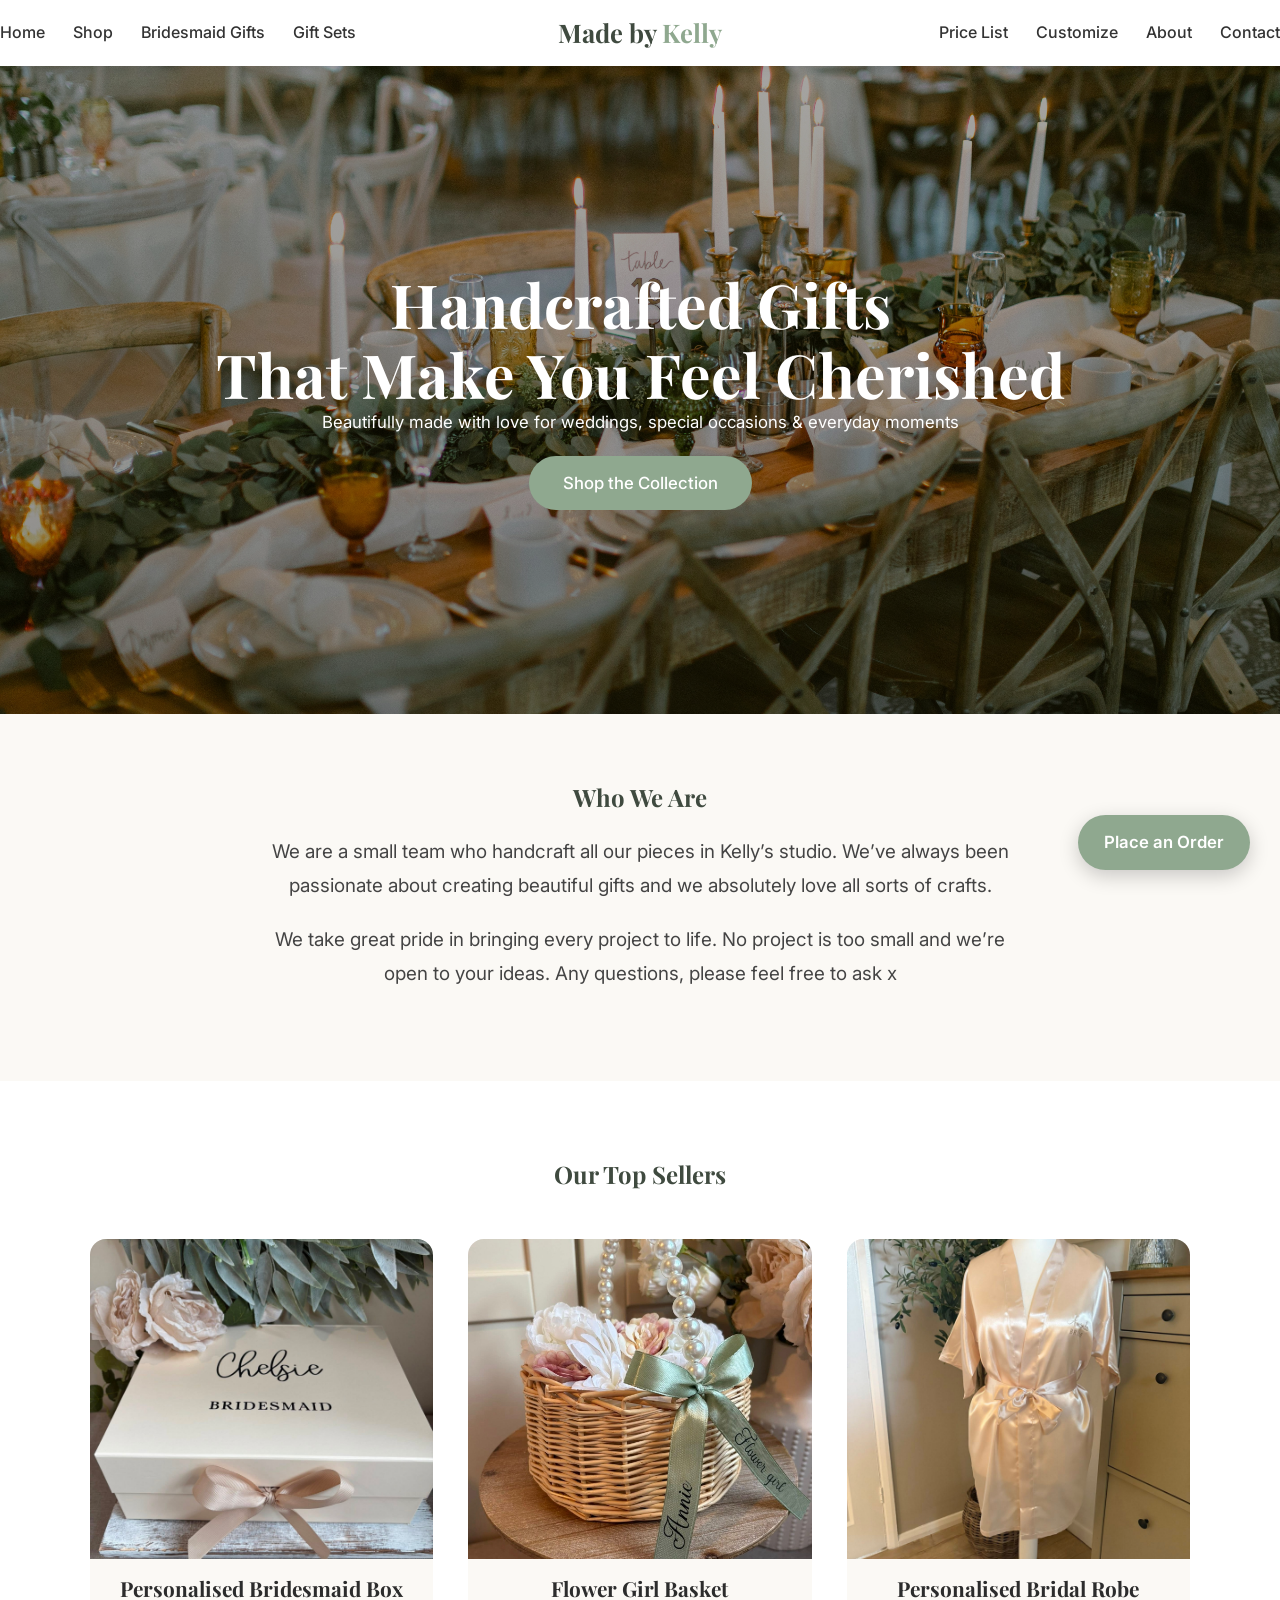
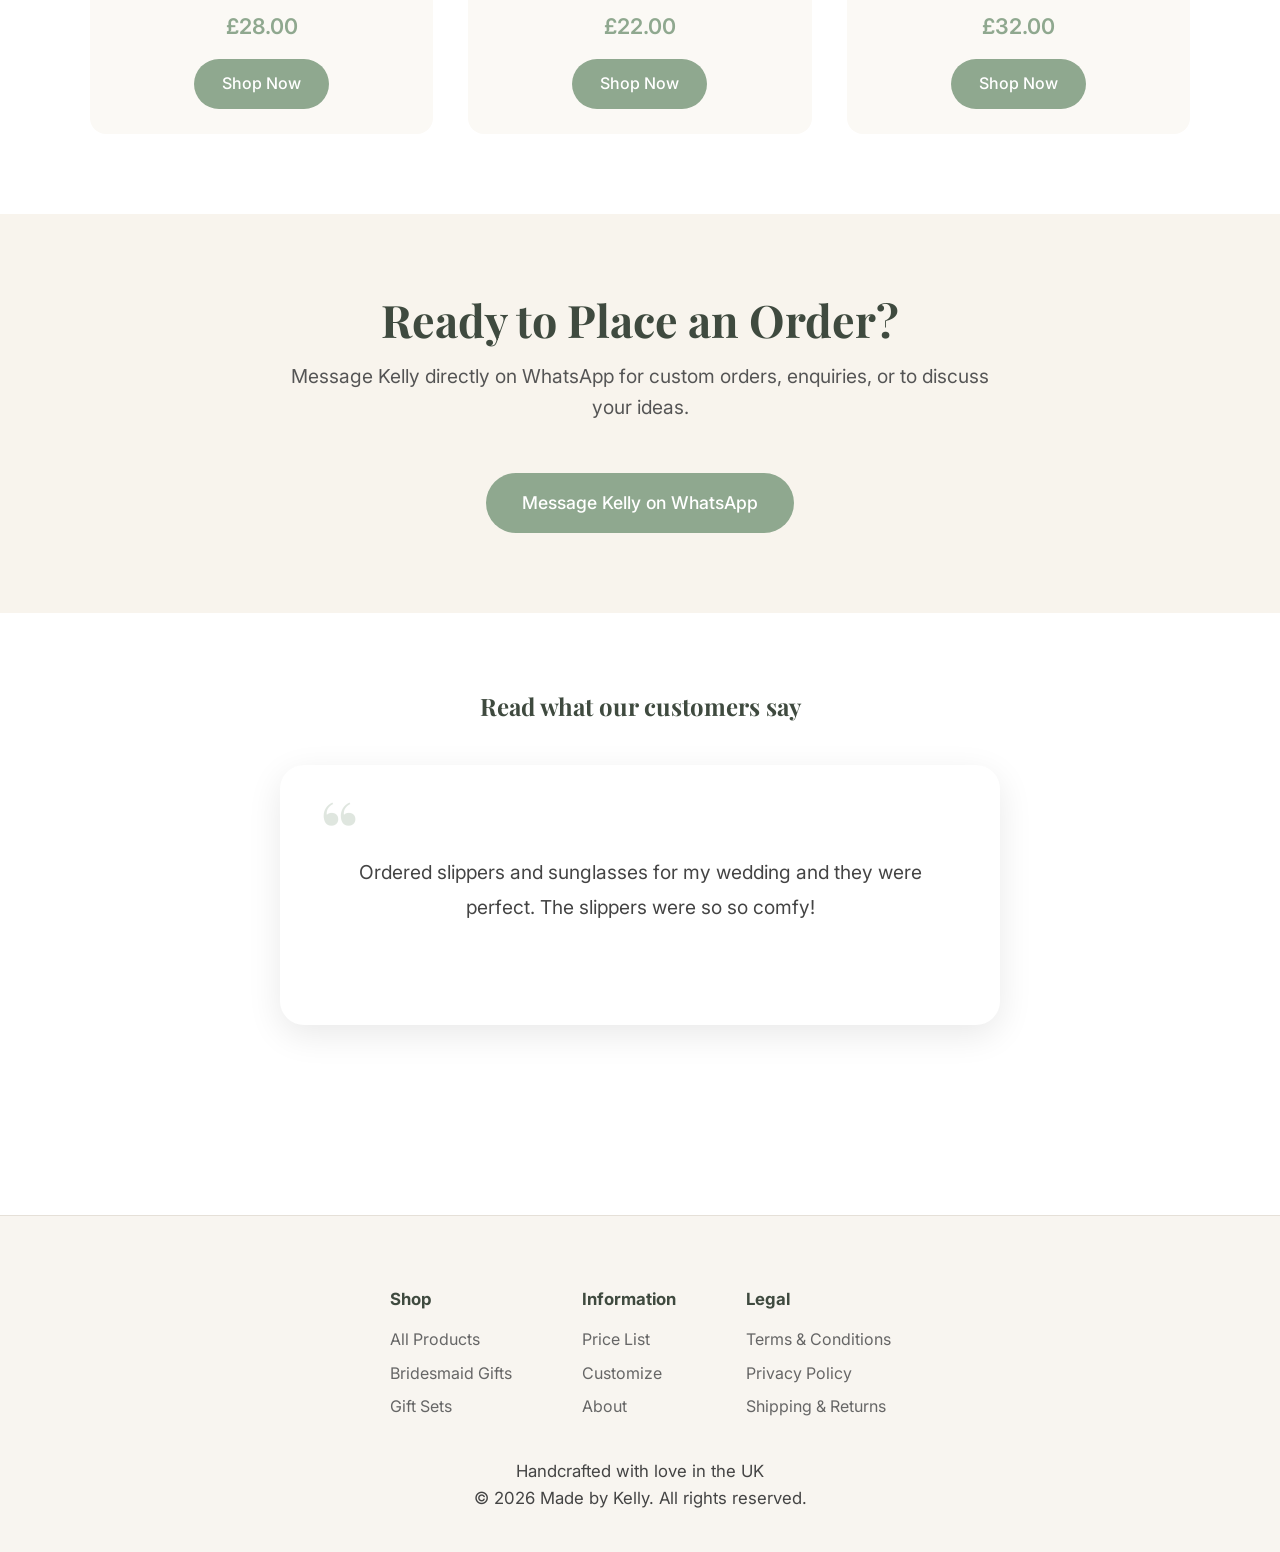
==== index.html @ daf7fce4 "Update website pages and design" ====
<!DOCTYPE html>
<html lang="en">
<head>
    <meta charset="UTF-8">
    <meta name="viewport" content="width=device-width, initial-scale=1.0">
    <title>Made by Kelly | Handcrafted Gifts</title>
    
    <link href="https://fonts.googleapis.com/css2?family=Playfair+Display:wght@700&family=Inter:wght@400;500;600&display=swap" rel="stylesheet">
    
    <link rel="stylesheet" href="css/reset.css">
    <link rel="stylesheet" href="css/base.css">
    <link rel="stylesheet" href="css/layout.css">
    <link rel="stylesheet" href="css/components.css">
</head>
<body>

    <!-- HEADER -->
    <header class="header">
        <div class="header-content container">
            <nav class="nav-left">
                <ul>
                    <li><a href="index.html">Home</a></li>
                    <li><a href="shop.html">Shop</a></li>
                    <li><a href="bridesmaid-gifts.html">Bridesmaid Gifts</a></li>
                    <li><a href="gift-sets.html">Gift Sets</a></li>
                </ul>
            </nav>

            <a href="index.html" class="logo">Made by <span>Kelly</span></a>

            <nav class="nav-right">
                <ul>
                    <li><a href="price-list.html">Price List</a></li>
                    <li><a href="customize.html">Customize</a></li>
                    <li><a href="about.html">About</a></li>
                    <li><a href="#order">Contact</a></li>
                </ul>
            </nav>

            <button class="burger-menu" id="burger" aria-label="Toggle menu">
                <span></span><span></span><span></span>
            </button>
        </div>

        <div class="mobile-menu" id="mobileMenu">
            <ul>
                <li><a href="index.html">Home</a></li>
                <li><a href="shop.html">Shop</a></li>
                <li><a href="bridesmaid-gifts.html">Bridesmaid Gifts</a></li>
                <li><a href="gift-sets.html">Gift Sets</a></li>
                <li><a href="price-list.html">Price List</a></li>
                <li><a href="customize.html">Customize</a></li>
                <li><a href="about.html">About</a></li>
                <li><a href="#order">Contact</a></li>
            </ul>
        </div>
    </header>

    <!-- HERO -->
    <section class="hero">
        <div class="hero-slides">
            <div class="hero-slide active" style="background-image: url('images/slideshow/jennifer-kalenberg-3nx3qOwSSLs-unsplash.jpg');"></div>
            <div class="hero-slide" style="background-image: url('images/slideshow/jeremy-wong-weddings-464ps_nOflw-unsplash.jpg');"></div>
            <div class="hero-slide" style="background-image: url('images/slideshow/photos-by-lanty-O38Id_cyV4M-unsplash.jpg');"></div>
            <div class="hero-slide" style="background-image: url('images/slideshow/shayna-douglas-GV89QxUF4VI-unsplash.jpg');"></div>
             <div class="hero-slide" style="background-image: url('images/slideshow/al-elmes-ULHxWq8reao-unsplash.jpg');"></div>
        </div>

        <div class="hero-overlay">
            <div class="hero-content">
                <h1>Handcrafted Gifts<br>That Make You Feel Cherished</h1>
                <p>Beautifully made with love for weddings, special occasions & everyday moments</p>
                <a href="shop.html" class="btn-primary">Shop the Collection</a>
            </div>
        </div>

        <div class="hero-dots">
            <div class="hero-dot active" data-slide="0"></div>
            <div class="hero-dot" data-slide="1"></div>
            <div class="hero-dot" data-slide="2"></div>
            <div class="hero-dot" data-slide="3"></div>
        </div>
    </section>

    <!-- WHO WE ARE -->
    <section class="who-we-are">
        <div class="container">
            <div class="who-we-are-content">
                <h2>Who We Are</h2>
                <p>We are a small team who handcraft all our pieces in Kelly’s studio. We’ve always been passionate about creating beautiful gifts and we absolutely love all sorts of crafts.</p>
                <p>We take great pride in bringing every project to life. No project is too small and we’re open to your ideas. Any questions, please feel free to ask x</p>
            </div>
        </div>
    </section>

    <!-- TOP SELLERS -->
    <section class="top-sellers">
        <div class="container">
            <h2>Our Top Sellers</h2>
            <div class="products-grid">
                <div class="product-card">
                    <img src="images/slideshow/productcard/bridesmaidbox.jpg" alt="Bridesmaid Box">
                    <h3>Personalised Bridesmaid Box</h3>
                    <p class="price">£28.00</p>
                    <a href="#" class="btn-primary small">Shop Now</a>
                </div>
                <div class="product-card">
                    <img src="images/slideshow/productcard/Flower girl.jpg" alt="Flower Girl">
                    <h3>Flower Girl Basket</h3>
                    <p class="price">£22.00</p>
                    <a href="#" class="btn-primary small">Shop Now</a>
                </div>
                <div class="product-card">
                    <img src="images/slideshow/productcard/robe back.jpg" alt="Bridal Robe">
                    <h3>Personalised Bridal Robe</h3>
                    <p class="price">£32.00</p>
                    <a href="#" class="btn-primary small">Shop Now</a>
                </div>
            </div>
        </div>
    </section>

    <!-- READY TO PLACE AN ORDER (Contact Target) -->
    <section id="order" class="order-section">
        <div class="container">
            <div class="order-content">
                <h2>Ready to Place an Order?</h2>
                <p>Message Kelly directly on WhatsApp for custom orders, enquiries, or to discuss your ideas.</p>
                <a href="https://wa.me/447305016480?text=Hi%20Kelly%2C%20I%20have%20a%20question%20about%20my%20order"
                   class="btn-primary order-btn" target="_blank">
                    Message Kelly on WhatsApp
                </a>
            </div>
        </div>
    </section>

  <!-- TESTIMONIALS -->
<section class="testimonials">
    <div class="container">
        <h2>Read what our customers say</h2>
        
        <div class="testimonials-grid" id="testimonialGrid">
            <div class="testimonial-card">
                <div class="quote-icon">“</div>
                <p>Ordered slippers and sunglasses for my wedding and they were perfect. The slippers were so so comfy!</p>
            </div>
            <div class="testimonial-card">
                <div class="quote-icon">“</div>
                <p>Kelly made my wedding gifts beautifully great packaging and always kept up with communication xx</p>
            </div>
            <div class="testimonial-card">
                <div class="quote-icon">“</div>
                <p>Good quality hangers and lovely packaging. Kelly was really friendly and responsive. Would definitely recommend</p>
            </div>
            <div class="testimonial-card">
                <div class="quote-icon">“</div>
                <p>Kelly is so talented and you can see she takes pride and time in her work, I am so happy with the content she has provided for me & my bridal party for my upcoming wedding. Lovely lady and super customer service. 💯 recommend 🩷 thank you so much again 🩷</p>
            </div>
            <div class="testimonial-card">
                <div class="quote-icon">“</div>
                <p>Wow received my beautifully packaged delivery today. Hangers, clips and slippers. Over the moon and can’t recommend Kelly enough. Great communication and great quality products 💙 thanks Kelly xxx</p>
            </div>
            <div class="testimonial-card">
                <div class="quote-icon">“</div>
                <p>Received our order from Kelly – wow, absolutely love everything! Perfect service from start to finish. All items are just perfect, and you can really tell they’re made with love. Beautifully wrapped too! Thank you so much – 100% recommend! xx 😘</p>
            </div>
            <div class="testimonial-card">
                <div class="quote-icon">“</div>
                <p>Got a great offer on our father of the bride and best man gifts and they all look lovely, great communication and service</p>
            </div>
            <div class="testimonial-card">
                <div class="quote-icon">“</div>
                <p>Just received my order, absolutely amazing, exactly what I ordered and great quality. Thank you we will be back for more xx</p>
            </div>
            <div class="testimonial-card">
                <div class="quote-icon">“</div>
                <p>Just received my order and I can’t thank Kelly enough, absolutely love my items and look forward to gifting them to my bridesmaids this week. Thank you x</p>
            </div>
            <div class="testimonial-card">
                <div class="quote-icon">“</div>
                <p>Would like to thank Kelly, for our amazing personalised items she has made for my bridal party. They are all stunning, thank you so much 🌸🫶🏻</p>
            </div>
            <div class="testimonial-card">
                <div class="quote-icon">“</div>
                <p>Just received my order and I am so pleased! The products are beautiful and will make a lovely addition to our big day. Would definitely recommend 🤍</p>
            </div>
            <div class="testimonial-card">
                <div class="quote-icon">“</div>
                <p>Highly recommended, my item was personalised exactly how I had asked for it and is great quality. Thank you</p>
            </div>
        </div>
    </div>
</section>

    <!-- FOOTER -->
    <footer class="footer">
        <div class="container">
            <div class="footer-links">
                <div class="footer-column">
                    <h4>Shop</h4>
                    <a href="shop.html">All Products</a>
                    <a href="bridesmaid-gifts.html">Bridesmaid Gifts</a>
                    <a href="gift-sets.html">Gift Sets</a>
                </div>
                <div class="footer-column">
                    <h4>Information</h4>
                    <a href="price-list.html">Price List</a>
                    <a href="customize.html">Customize</a>
                    <a href="about.html">About</a>
                </div>
                <div class="footer-column">
                    <h4>Legal</h4>
                    <a href="terms-conditions.html">Terms & Conditions</a>
                    <a href="#">Privacy Policy</a>
                    <a href="#">Shipping & Returns</a>
                </div>
            </div>

            <div class="footer-bottom">
                <p>Handcrafted with love in the UK</p>
                <p>&copy; 2026 Made by Kelly. All rights reserved.</p>
            </div>
        </div>
    </footer>
    <!-- FLOATING PLACE AN ORDER BUTTON -->
    <a href="https://wa.me/447305016480?text=Hi%20Kelly%2C%20I%20have%20a%20question%20about%20my%20order"
       class="floating-order-btn" target="_blank">
        Place an Order
    </a>
    
    <script src="js/main.js"></script>
    <script src="js/home.js"></script>
</body>
</html>
---- css/base.css ----
/* css/base.css */
:root {
    --primary-green: #8fa88f;
    --text-dark: #2c2c2c;
    --accent-beige: #f8f4ed;
    --light-bg: #fbf9f5;
    
    --font-heading: 'Playfair Display', serif;
    --font-body: 'Inter', sans-serif;
}

.container {
    width: 100%;
    max-width: 1280px;
    margin: 0 auto;
    padding: 0 20px;
}

h1, h2, h3 {
    font-family: var(--font-heading);
    line-height: 1.15;
    color: var(--text-dark);
}

h1 { 
    font-size: clamp(2.4rem, 6vw, 3.8rem); 
}

p {
    font-size: 1.05rem;
    color: #444;
}
---- css/layout.css ----
/* css/layout.css */

/* HEADER */
.header {
    background: white;
    box-shadow: 0 2px 10px rgba(0, 0, 0, 0.08);
    position: sticky;
    top: 0;
    z-index: 1000;
}

.header-content {
    display: flex;
    align-items: center;
    justify-content: space-between;
    padding: 14px 0;
    position: relative;
}

/* Desktop Navigation */
.nav-left, .nav-right {
    display: none;
}

.nav-left ul, .nav-right ul {
    display: flex;
    gap: 28px;
}

.nav-left a, .nav-right a {
    font-weight: 500;
    font-size: 1rem;
    transition: color 0.3s ease;
}

.nav-left a:hover, .nav-right a:hover {
    color: var(--primary-green);
}

/* Logo */
.logo {
    font-family: var(--font-heading);
    font-size: 1.6rem;
    font-weight: 700;
    color: #3f4a3f;
    white-space: nowrap;
}

.logo span {
    color: #8fa88f;
}

/* Burger Menu */
.burger-menu {
    display: flex;
    flex-direction: column;
    gap: 5px;
    background: none;
    border: none;
    cursor: pointer;
    padding: 8px;
    z-index: 1001;
}

.burger-menu span {
    width: 28px;
    height: 3px;
    background: #555555;
    transition: all 0.3s ease;
}

/* Burger Animation */
.burger-menu.active span:nth-child(1) {
    transform: rotate(45deg) translate(5px, 5px);
}
.burger-menu.active span:nth-child(2) {
    opacity: 0;
}
.burger-menu.active span:nth-child(3) {
    transform: rotate(-45deg) translate(6px, -6px);
}

/* Mobile Menu */
.mobile-menu {
    display: none;
    position: absolute;
    top: 100%;
    right: 15px;
    background: white;
    box-shadow: 0 10px 25px rgba(0, 0, 0, 0.15);
    border-radius: 12px;
    padding: 20px 0;
    z-index: 999;
    width: fit-content;
    min-width: 180px;
    max-width: 280px;
}

.mobile-menu.active {
    display: block;
}

.mobile-menu ul {
    display: flex;
    flex-direction: column;
    gap: 16px;
    padding: 0 28px;
}

.mobile-menu a {
    font-size: 1.15rem;
    padding: 6px 0;
    display: block;
    white-space: nowrap;
    color: #333;
}

/* ====================== DESKTOP ====================== */
@media (min-width: 992px) {
    .nav-left, .nav-right {
        display: block;
    }
    
    .burger-menu {
        display: none;
    }
    
    .header-content {
        padding: 20px 0;
    }
    
    .logo {
        position: absolute;
        left: 50%;
        transform: translateX(-50%);
    }
    
    .mobile-menu {
        display: none !important;
    }
}

/* ====================== MOBILE ====================== */
@media (max-width: 991px) {
    .logo {
        position: absolute;
        left: 50%;
        transform: translateX(-50%);
    }
    
    .burger-menu {
        margin-left: auto;
    }
}
---- css/components.css ----
/* css/components.css */

/* PRIMARY BUTTON */
.btn-primary {
    display: inline-block;
    background: var(--primary-green);
    color: white;
    padding: 14px 34px;
    border-radius: 50px;
    font-weight: 500;
    font-size: 1.05rem;
    transition: all 0.3s ease;
    margin-top: 20px;
}

.btn-primary:hover {
    background: #7a917a;
    transform: translateY(-3px);
}

.btn-primary.small {
    padding: 12px 28px;
    font-size: 1rem;
    margin-top: 0;
}

/* HERO */
.hero {
    height: 72vh;
    min-height: 480px;
    position: relative;
    overflow: hidden;
}

.hero-slides, .hero-slide {
    position: absolute;
    top: 0; left: 0;
    width: 100%; height: 100%;
}

.hero-slide {
    background-size: cover;
    background-position: center;
    opacity: 0;
    transition: opacity 1.2s ease;
}
.hero-slide.active { opacity: 1; }

.hero-overlay {
    position: absolute;
    inset: 0;
    background: linear-gradient(rgba(0,0,0,0.35), rgba(0,0,0,0.45));
    display: flex;
    align-items: center;
    justify-content: center;
    text-align: center;
    color: white;
    z-index: 2;
}

.hero-content h1,
.hero-content p {
    color: white !important;
}

/* WHO WE ARE */
.who-we-are {
    padding: 70px 0;
    background: var(--light-bg);
}

.who-we-are-content {
    max-width: 760px;
    margin: 0 auto;
    text-align: center;
}

.who-we-are h2 {
    margin-bottom: 24px;
    color: #3f4a3f;
}

.who-we-are p {
    font-size: 1.18rem;
    line-height: 1.8;
    margin-bottom: 20px;
    color: #444;
}

/* TOP SELLERS */
.top-sellers {
    padding: 80px 0;
    background: white;
}

.top-sellers h2 {
    text-align: center;
    margin-bottom: 50px;
    color: #3f4a3f;
}

.products-grid {
    display: grid;
    grid-template-columns: repeat(auto-fit, minmax(280px, 1fr));
    gap: 35px;
    max-width: 1100px;
    margin: 0 auto;
}

.product-card {
    background: #fbf9f5;
    border-radius: 16px;
    overflow: hidden;
    text-align: center;
    padding-bottom: 25px;
}

.product-card img {
    width: 100%;
    height: 320px;
    object-fit: cover;
}

.product-card h3 {
    margin: 18px 0 8px;
    font-size: 1.3rem;
    color: #2c2c2c;
}

.product-card .price {
    font-size: 1.35rem;
    font-weight: 600;
    color: var(--primary-green);
    margin-bottom: 16px;
}

/* ==================== TESTIMONIALS - TIGHTER BOTTOM ==================== */
.testimonials {
    padding: 80px 0 60px;           /* Reduced bottom padding */
    background: white;
}

.testimonials h2 {
    text-align: center;
    margin-bottom: 45px;
    color: #3f4a3f;
}

.testimonials-grid {
    position: relative;
    max-width: 720px;
    margin: 0 auto;
    height: 310px;                  /* Tighter height */
}

.testimonial-card {
    position: absolute;
    top: 0;
    left: 0;
    width: 100%;
    background: white;
    padding: 48px 45px 40px;        /* Reduced bottom padding inside card */
    border-radius: 24px;
    box-shadow: 0 10px 35px rgba(0,0,0,0.09);
    text-align: center;
    opacity: 0;
    transition: opacity 1s ease;
    min-height: 260px;
}

.testimonial-card.active {
    opacity: 1;
}

.quote-icon {
    position: absolute;
    top: 22px;
    left: 40px;
    font-size: 5.2rem;
    line-height: 1;
    color: var(--primary-green);
    opacity: 0.28;
    font-family: 'Playfair Display', serif;
    font-weight: 700;
}

.testimonial-card p {
    font-size: 1.2rem;
    line-height: 1.8;
    color: #444;
    margin: 42px 0 0;
    padding: 0 15px;
}

/* Mobile */
@media (max-width: 768px) {
    .testimonials {
        padding: 70px 0 50px;
    }
    .testimonials-grid {
        height: 330px;
    }
}

/* ==================== READY TO PLACE AN ORDER - FIXED ==================== */
.order-section {
    padding: 80px 0;
    background: var(--accent-beige);
    text-align: center;
}

.order-content {
    max-width: 700px;
    margin: 0 auto;
}

.order-content h2 {
    font-size: clamp(2.2rem, 5vw, 2.8rem);
    margin-bottom: 16px;
    color: #3f4a3f;
}

.order-content p {
    font-size: 1.2rem;
    color: #555;
    margin-bottom: 30px;
}

.order-btn {
    display: inline-flex;
    align-items: center;
    gap: 10px;
    font-size: 1.1rem;
    padding: 16px 36px;
}

/* ==================== FOOTER - CENTERED ==================== */
.footer {
    background: #f8f5f0;
    color: #555;
    padding: 70px 0 40px;
    margin-top: 80px;
    border-top: 1px solid #e5e0d8;
}

.footer-content {
    text-align: center;
    margin-bottom: 40px;
}

.footer-content .logo {
    font-size: 2.1rem;
    color: #3f4a3f;
    margin-bottom: 30px;
    display: inline-block;
}

.footer-links {
    display: flex;
    justify-content: center;
    gap: 70px;
    flex-wrap: wrap;
    margin-bottom: 30px;
}

.footer-column h4 {
    color: #3f4a3f;
    margin-bottom: 14px;
    font-size: 1.05rem;
}

.footer-column a {
    display: block;
    color: #666;
    margin-bottom: 8px;
    text-decoration: none;
    transition: color 0.3s;
}

.footer-column a:hover {
    color: var(--primary-green);
}

.footer-bottom {
    text-align: center;
    color: #777;
    font-size: 0.95rem;
    line-height: 1.6;
}

/* Mobile */
@media (max-width: 768px) {
    .footer-links {
        gap: 50px;
    }
}

/* CONTACT SECTION */
.contact-section {
    padding: 100px 0;
    background: var(--accent-beige);
    text-align: center;
}

.contact-section h2 {
    margin-bottom: 20px;
    color: #3f4a3f;
}

.contact-buttons {
    margin-top: 30px;
    display: flex;
    gap: 20px;
    justify-content: center;
    flex-wrap: wrap;
}

/* Smooth scrolling for anchor links */
html {
    scroll-behavior: smooth;
}

/* Extra padding so "Ready to Place an Order" isn't hidden under header */
#order {
    scroll-margin-top: 100px;
}

/* FLOATING PLACE AN ORDER BUTTON */
.floating-order-btn {
    position: fixed;
    bottom: 30px;
    right: 30px;
    background: var(--primary-green);
    color: white;
    padding: 14px 26px;
    border-radius: 50px;
    font-weight: 600;
    font-size: 1.05rem;
    box-shadow: 0 6px 20px rgba(0,0,0,0.2);
    z-index: 1000;
    text-decoration: none;
    transition: all 0.3s ease;
    white-space: nowrap;
}

.floating-order-btn:hover {
    transform: translateY(-4px);
    box-shadow: 0 10px 25px rgba(0,0,0,0.3);
}

/* SHOP PAGE */
.coming-soon {
    padding: 120px 0 140px;
    background: white;
    text-align: center;
}

.coming-soon-content {
    max-width: 680px;
    margin: 0 auto;
}

.coming-soon h2 {
    font-size: clamp(2rem, 5vw, 2.8rem);
    color: #3f4a3f;
    margin-bottom: 20px;
}

.coming-soon p {
    font-size: 1.15rem;
    color: #555;
    margin-bottom: 35px;
}
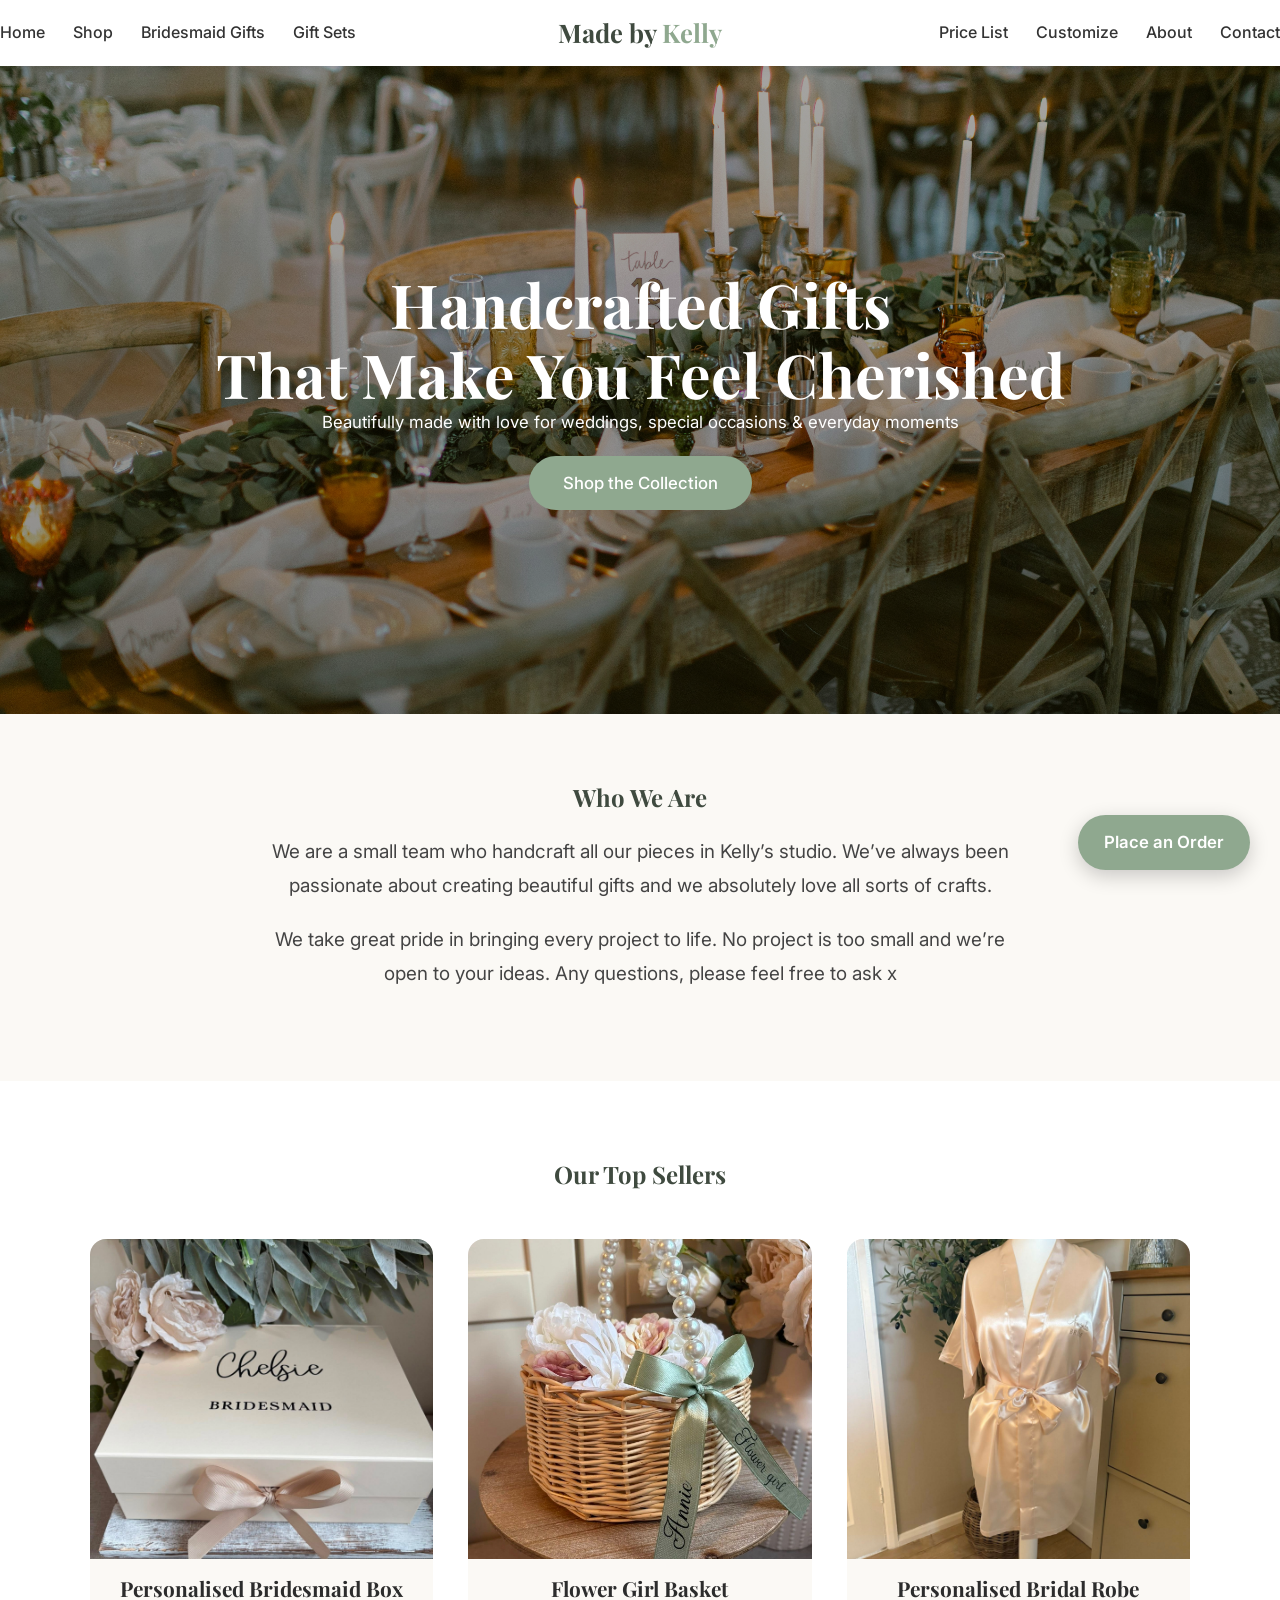
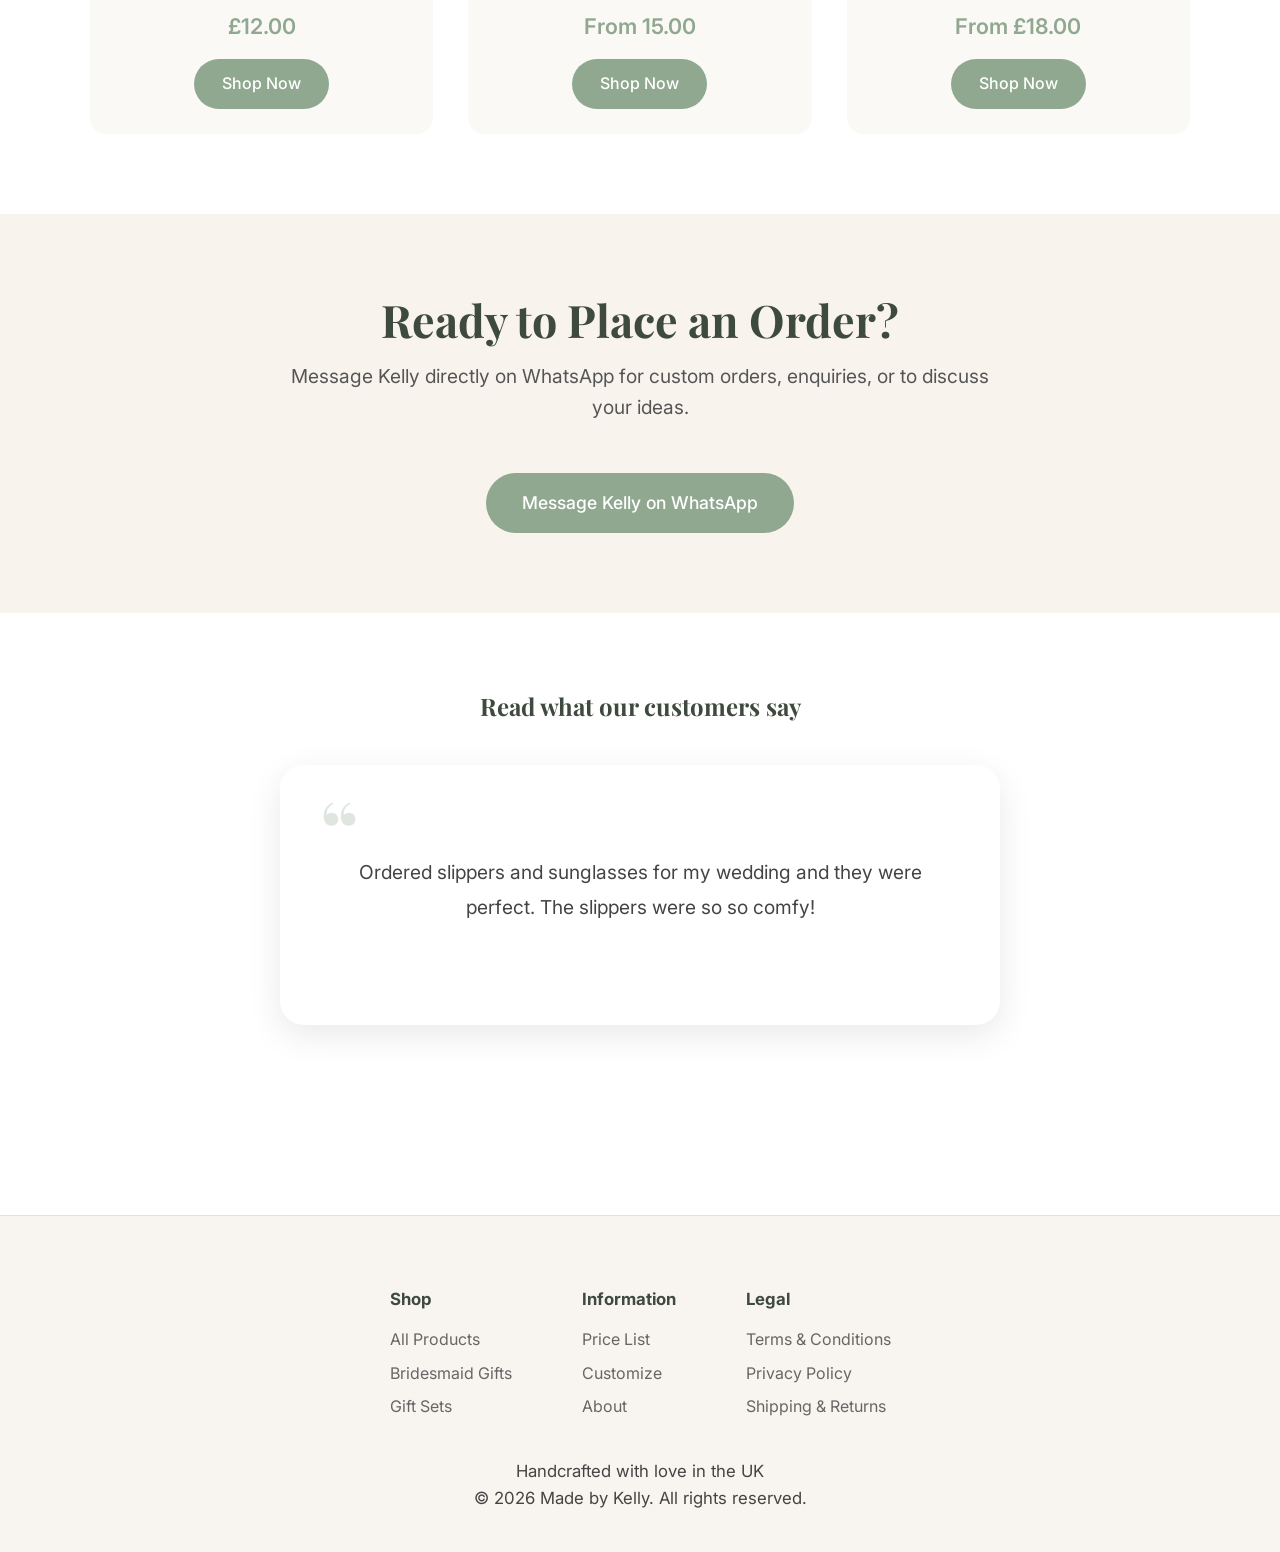
==== commit d1f67048: "Best sellers price update" ====
--- a/index.html
+++ b/index.html
@@ -21,7 +21,7 @@
                 <ul>
                     <li><a href="index.html">Home</a></li>
                     <li><a href="shop.html">Shop</a></li>
-                    <li><a href="bridesmaid-gifts.html">Bridesmaid Gifts</a></li>
+                    <li><a href="shop.html">Bridesmaid Gifts</a></li>
                     <li><a href="gift-sets.html">Gift Sets</a></li>
                 </ul>
             </nav>
@@ -31,7 +31,7 @@
             <nav class="nav-right">
                 <ul>
                     <li><a href="price-list.html">Price List</a></li>
-                    <li><a href="customize.html">Customize</a></li>
+                    <li><a href="shop.html">Customize</a></li>
                     <li><a href="about.html">About</a></li>
                     <li><a href="#order">Contact</a></li>
                 </ul>
@@ -46,7 +46,7 @@
             <ul>
                 <li><a href="index.html">Home</a></li>
                 <li><a href="shop.html">Shop</a></li>
-                <li><a href="bridesmaid-gifts.html">Bridesmaid Gifts</a></li>
+                <li><a href="shop.html">Bridesmaid Gifts</a></li>
                 <li><a href="gift-sets.html">Gift Sets</a></li>
                 <li><a href="price-list.html">Price List</a></li>
                 <li><a href="customize.html">Customize</a></li>
@@ -101,19 +101,19 @@
                 <div class="product-card">
                     <img src="images/slideshow/productcard/bridesmaidbox.jpg" alt="Bridesmaid Box">
                     <h3>Personalised Bridesmaid Box</h3>
-                    <p class="price">£28.00</p>
+                    <p class="price">£12.00</p>
                     <a href="#" class="btn-primary small">Shop Now</a>
                 </div>
                 <div class="product-card">
                     <img src="images/slideshow/productcard/Flower girl.jpg" alt="Flower Girl">
                     <h3>Flower Girl Basket</h3>
-                    <p class="price">£22.00</p>
+                    <p class="price">From 15.00</p>
                     <a href="#" class="btn-primary small">Shop Now</a>
                 </div>
                 <div class="product-card">
                     <img src="images/slideshow/productcard/robe back.jpg" alt="Bridal Robe">
                     <h3>Personalised Bridal Robe</h3>
-                    <p class="price">£32.00</p>
+                    <p class="price">From £18.00</p>
                     <a href="#" class="btn-primary small">Shop Now</a>
                 </div>
             </div>
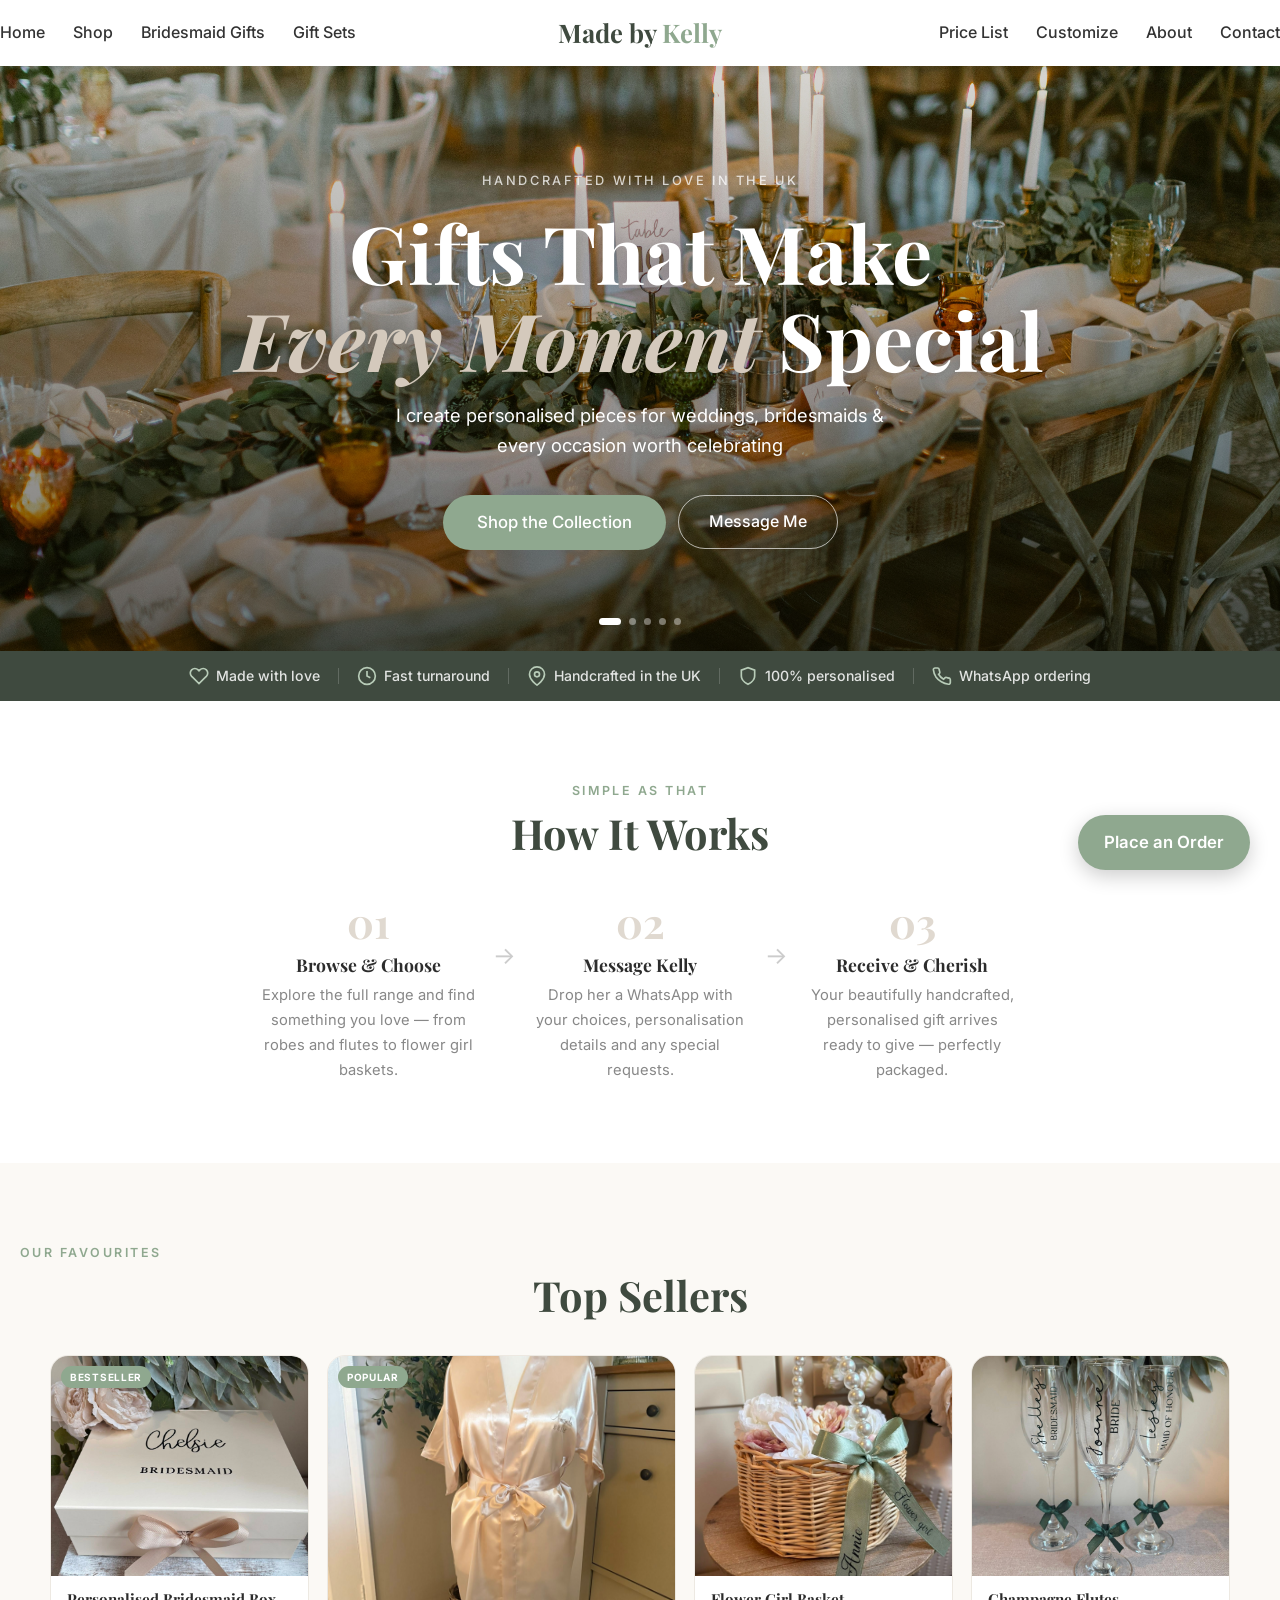
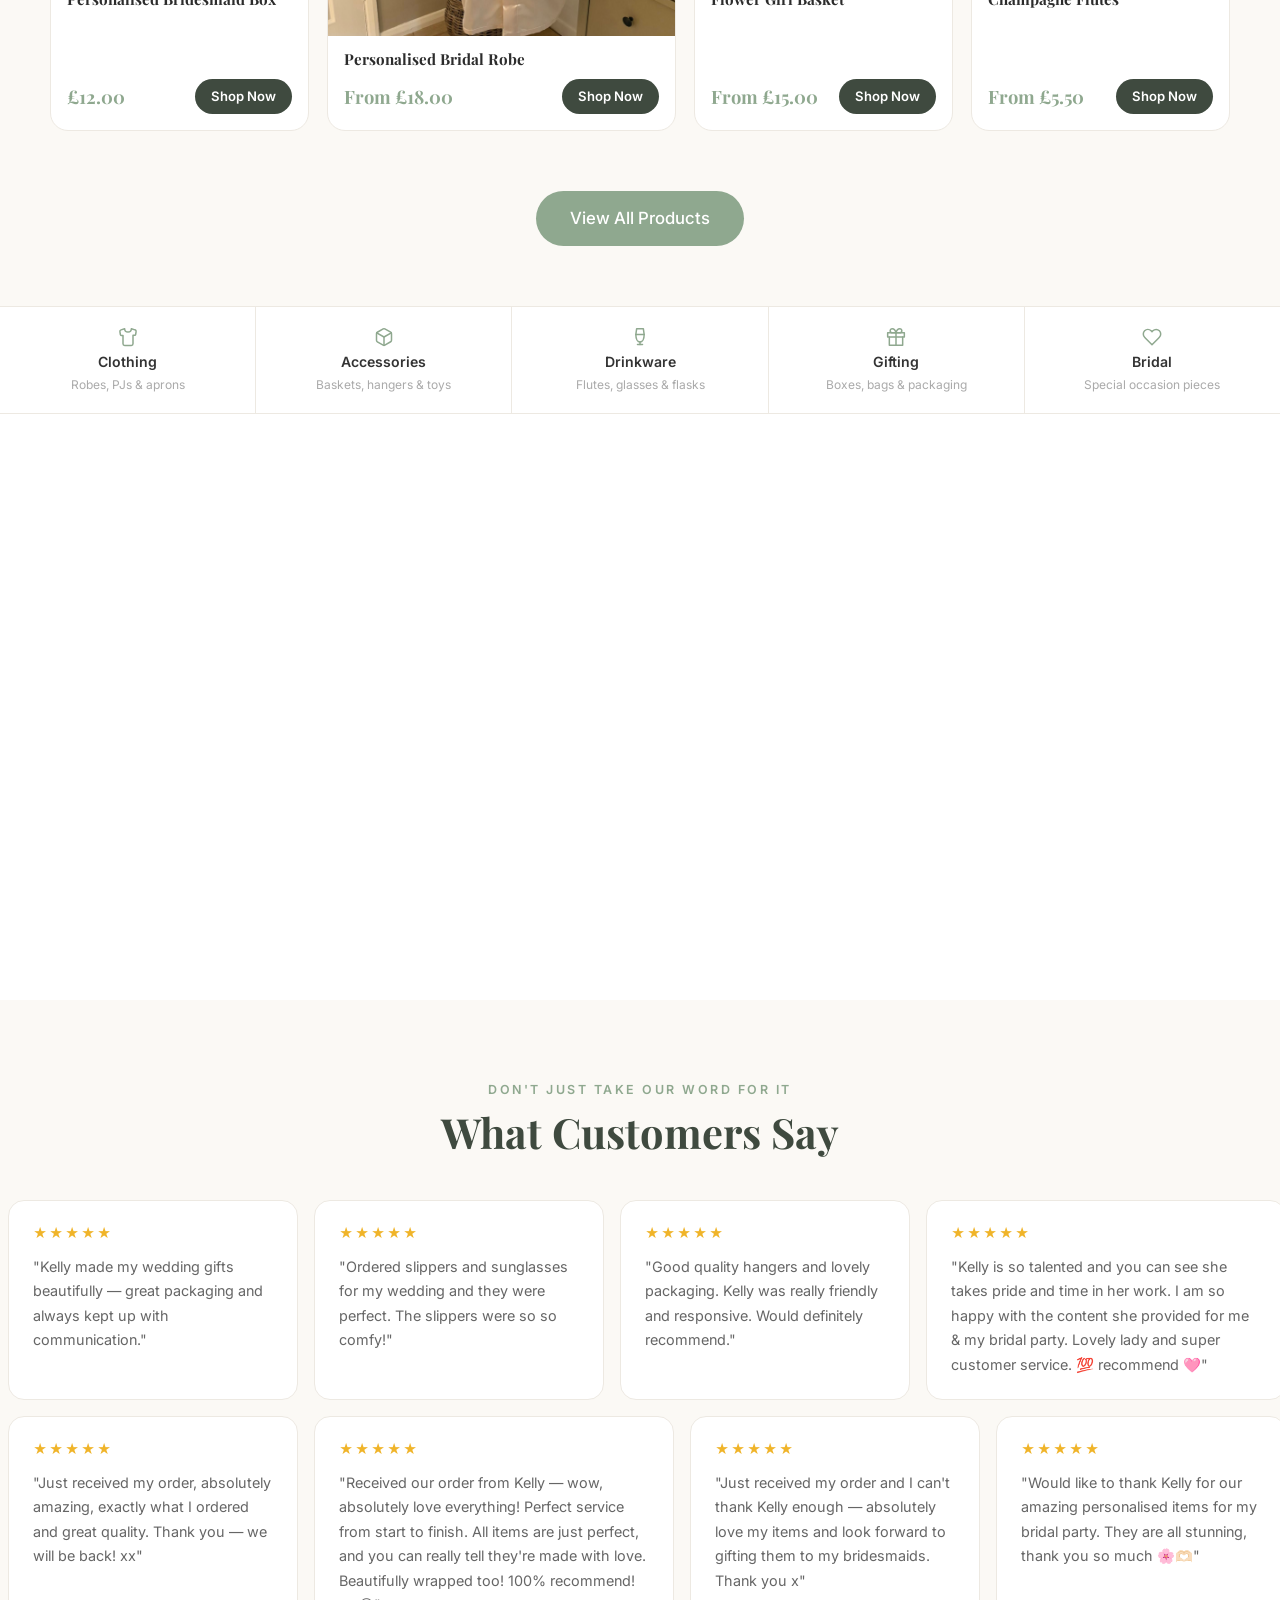
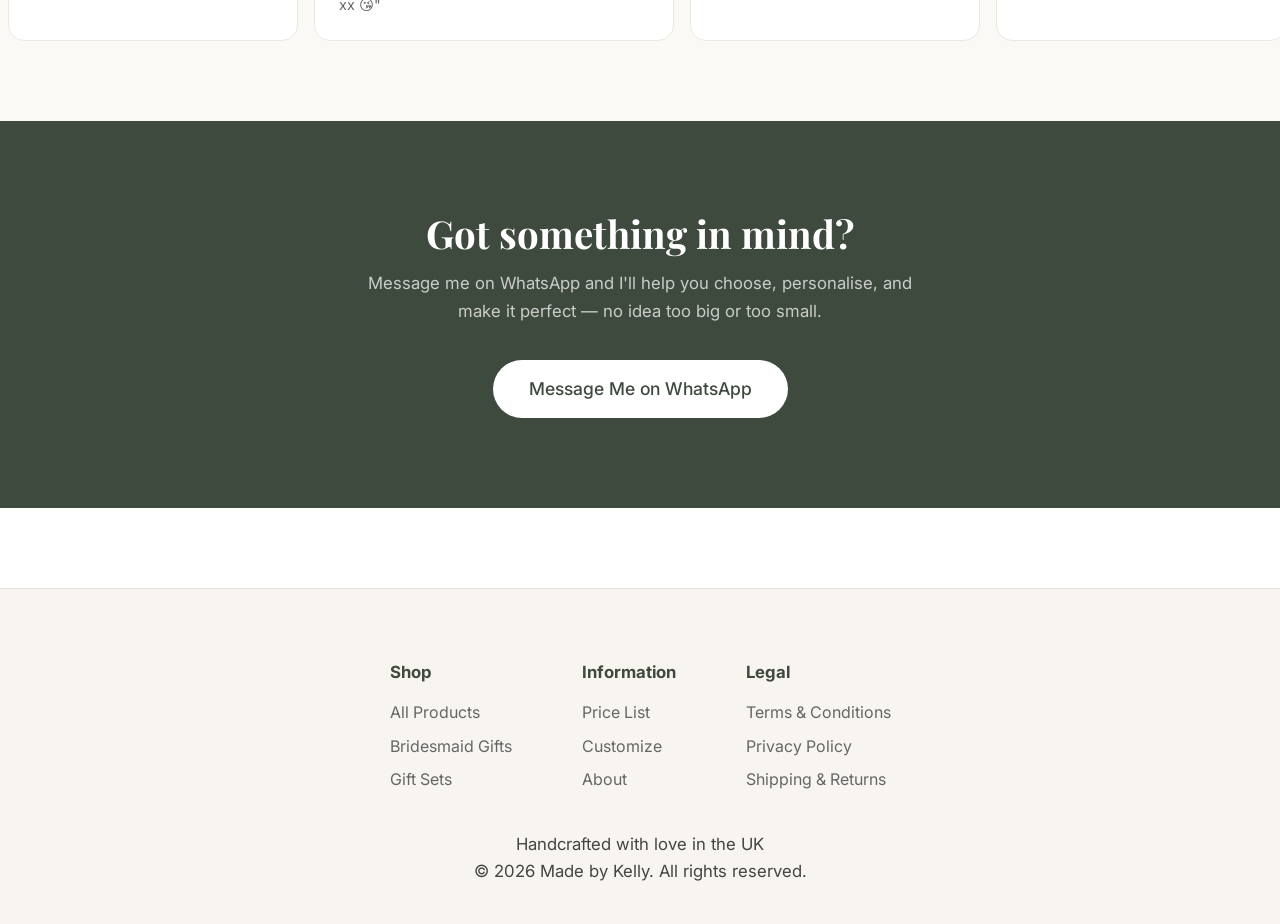
==== commit 7d210ff8: "add privacy policy and homepage updates" ====
--- a/index.html
+++ b/index.html
@@ -3,14 +3,14 @@
 <head>
     <meta charset="UTF-8">
     <meta name="viewport" content="width=device-width, initial-scale=1.0">
-    <title>Made by Kelly | Handcrafted Gifts</title>
-    
-    <link href="https://fonts.googleapis.com/css2?family=Playfair+Display:wght@700&family=Inter:wght@400;500;600&display=swap" rel="stylesheet">
-    
+    <title>Made by Kelly | Handcrafted Personalised Gifts</title>
+    <meta name="description" content="Handcrafted personalised gifts for weddings, bridesmaids and special occasions. Made with love in the UK by Kelly.">
+    <link href="https://fonts.googleapis.com/css2?family=Playfair+Display:ital,wght@0,700;1,700&family=Inter:wght@400;500;600&display=swap" rel="stylesheet">
     <link rel="stylesheet" href="css/reset.css">
     <link rel="stylesheet" href="css/base.css">
     <link rel="stylesheet" href="css/layout.css">
     <link rel="stylesheet" href="css/components.css">
+    <link rel="stylesheet" href="css/pages/home.css">
 </head>
 <body>
 
@@ -19,38 +19,34 @@
         <div class="header-content container">
             <nav class="nav-left">
                 <ul>
-                    <li><a href="index.html">Home</a></li>
+                    <li><a href="index.html" class="active">Home</a></li>
                     <li><a href="shop.html">Shop</a></li>
-                    <li><a href="shop.html">Bridesmaid Gifts</a></li>
-                    <li><a href="gift-sets.html">Gift Sets</a></li>
+                    <li><a href="shop.html#accessories">Bridesmaid Gifts</a></li>
+                    <li><a href="shop.html#gifting">Gift Sets</a></li>
                 </ul>
             </nav>
-
             <a href="index.html" class="logo">Made by <span>Kelly</span></a>
-
             <nav class="nav-right">
                 <ul>
                     <li><a href="price-list.html">Price List</a></li>
-                    <li><a href="shop.html">Customize</a></li>
-                    <li><a href="about.html">About</a></li>
+                    <li><a href="https://wa.me/447305016480?text=Hi%20Kelly%2C%20I%27d%20like%20to%20discuss%20a%20custom%20order" target="_blank">Customize</a></li>
+                    <li><a href="#about">About</a></li>
                     <li><a href="#order">Contact</a></li>
                 </ul>
             </nav>
-
             <button class="burger-menu" id="burger" aria-label="Toggle menu">
                 <span></span><span></span><span></span>
             </button>
         </div>
-
         <div class="mobile-menu" id="mobileMenu">
             <ul>
                 <li><a href="index.html">Home</a></li>
                 <li><a href="shop.html">Shop</a></li>
-                <li><a href="shop.html">Bridesmaid Gifts</a></li>
-                <li><a href="gift-sets.html">Gift Sets</a></li>
+                <li><a href="shop.html#accessories">Bridesmaid Gifts</a></li>
+                <li><a href="shop.html#gifting">Gift Sets</a></li>
                 <li><a href="price-list.html">Price List</a></li>
-                <li><a href="customize.html">Customize</a></li>
-                <li><a href="about.html">About</a></li>
+                <li><a href="https://wa.me/447305016480?text=Hi%20Kelly%2C%20I%27d%20like%20to%20discuss%20a%20custom%20order" target="_blank">Customize</a></li>
+                <li><a href="#about">About</a></li>
                 <li><a href="#order">Contact</a></li>
             </ul>
         </div>
@@ -63,32 +59,81 @@
             <div class="hero-slide" style="background-image: url('images/slideshow/jeremy-wong-weddings-464ps_nOflw-unsplash.jpg');"></div>
             <div class="hero-slide" style="background-image: url('images/slideshow/photos-by-lanty-O38Id_cyV4M-unsplash.jpg');"></div>
             <div class="hero-slide" style="background-image: url('images/slideshow/shayna-douglas-GV89QxUF4VI-unsplash.jpg');"></div>
-             <div class="hero-slide" style="background-image: url('images/slideshow/al-elmes-ULHxWq8reao-unsplash.jpg');"></div>
-        </div>
-
+            <div class="hero-slide" style="background-image: url('images/slideshow/al-elmes-ULHxWq8reao-unsplash.jpg');"></div>
+        </div>
         <div class="hero-overlay">
             <div class="hero-content">
-                <h1>Handcrafted Gifts<br>That Make You Feel Cherished</h1>
-                <p>Beautifully made with love for weddings, special occasions & everyday moments</p>
-                <a href="shop.html" class="btn-primary">Shop the Collection</a>
-            </div>
-        </div>
-
+                <span class="hero-eyebrow">Handcrafted with love in the UK</span>
+                <h1>Gifts That Make<br><em>Every Moment</em> Special</h1>
+                <p>I create personalised pieces for weddings, bridesmaids &amp; every occasion worth celebrating</p>
+                <div class="hero-btns">
+                    <a href="shop.html" class="btn-primary">Shop the Collection</a>
+                    <a href="https://wa.me/447305016480?text=Hi%20Kelly%2C%20I%27d%20like%20to%20discuss%20a%20custom%20order" class="btn-ghost" target="_blank">Message Me</a>
+                </div>
+            </div>
+        </div>
         <div class="hero-dots">
-            <div class="hero-dot active" data-slide="0"></div>
-            <div class="hero-dot" data-slide="1"></div>
-            <div class="hero-dot" data-slide="2"></div>
-            <div class="hero-dot" data-slide="3"></div>
-        </div>
-    </section>
-
-    <!-- WHO WE ARE -->
-    <section class="who-we-are">
-        <div class="container">
-            <div class="who-we-are-content">
-                <h2>Who We Are</h2>
-                <p>We are a small team who handcraft all our pieces in Kelly’s studio. We’ve always been passionate about creating beautiful gifts and we absolutely love all sorts of crafts.</p>
-                <p>We take great pride in bringing every project to life. No project is too small and we’re open to your ideas. Any questions, please feel free to ask x</p>
+            <button class="hero-dot active" data-slide="0" aria-label="Slide 1"></button>
+            <button class="hero-dot" data-slide="1" aria-label="Slide 2"></button>
+            <button class="hero-dot" data-slide="2" aria-label="Slide 3"></button>
+            <button class="hero-dot" data-slide="3" aria-label="Slide 4"></button>
+            <button class="hero-dot" data-slide="4" aria-label="Slide 5"></button>
+        </div>
+    </section>
+
+    <!-- TRUST BAR -->
+    <div class="trust-bar">
+        <div class="trust-bar-inner">
+            <div class="trust-item">
+                <svg width="20" height="20" viewBox="0 0 24 24" fill="none" stroke="currentColor" stroke-width="2"><path d="M20.84 4.61a5.5 5.5 0 0 0-7.78 0L12 5.67l-1.06-1.06a5.5 5.5 0 0 0-7.78 7.78l1.06 1.06L12 21.23l7.78-7.78 1.06-1.06a5.5 5.5 0 0 0 0-7.78z"/></svg>
+                <span>Made with love</span>
+            </div>
+            <div class="trust-divider"></div>
+            <div class="trust-item">
+                <svg width="20" height="20" viewBox="0 0 24 24" fill="none" stroke="currentColor" stroke-width="2"><circle cx="12" cy="12" r="10"/><polyline points="12 6 12 12 16 14"/></svg>
+                <span>Fast turnaround</span>
+            </div>
+            <div class="trust-divider"></div>
+            <div class="trust-item">
+                <svg width="20" height="20" viewBox="0 0 24 24" fill="none" stroke="currentColor" stroke-width="2"><path d="M21 10c0 7-9 13-9 13s-9-6-9-13a9 9 0 0 1 18 0z"/><circle cx="12" cy="10" r="3"/></svg>
+                <span>Handcrafted in the UK</span>
+            </div>
+            <div class="trust-divider"></div>
+            <div class="trust-item">
+                <svg width="20" height="20" viewBox="0 0 24 24" fill="none" stroke="currentColor" stroke-width="2"><path d="M12 22s8-4 8-10V5l-8-3-8 3v7c0 6 8 10 8 10z"/></svg>
+                <span>100% personalised</span>
+            </div>
+            <div class="trust-divider"></div>
+            <div class="trust-item">
+                <svg width="20" height="20" viewBox="0 0 24 24" fill="none" stroke="currentColor" stroke-width="2"><path d="M22 16.92v3a2 2 0 0 1-2.18 2 19.79 19.79 0 0 1-8.63-3.07A19.5 19.5 0 0 1 4.69 13.1a19.79 19.79 0 0 1-3.07-8.67A2 2 0 0 1 3.6 2.39h3a2 2 0 0 1 2 1.72c.127.96.361 1.903.7 2.81a2 2 0 0 1-.45 2.11L7.91 9.91a16 16 0 0 0 6 6l1.58-1.58a2 2 0 0 1 2.11-.45c.907.339 1.85.573 2.81.7A2 2 0 0 1 22 16.92z"/></svg>
+                <span>WhatsApp ordering</span>
+            </div>
+        </div>
+    </div>
+
+    <!-- HOW IT WORKS -->
+    <section class="how-it-works">
+        <div class="container">
+            <div class="section-label">Simple as that</div>
+            <h2 class="section-title">How It Works</h2>
+            <div class="steps-grid">
+                <div class="step">
+                    <div class="step-num">01</div>
+                    <h3>Browse & Choose</h3>
+                    <p>Explore the full range and find something you love — from robes and flutes to flower girl baskets.</p>
+                </div>
+                <div class="step-arrow">→</div>
+                <div class="step">
+                    <div class="step-num">02</div>
+                    <h3>Message Kelly</h3>
+                    <p>Drop her a WhatsApp with your choices, personalisation details and any special requests.</p>
+                </div>
+                <div class="step-arrow">→</div>
+                <div class="step">
+                    <div class="step-num">03</div>
+                    <h3>Receive &amp; Cherish</h3>
+                    <p>Your beautifully handcrafted, personalised gift arrives ready to give — perfectly packaged.</p>
+                </div>
             </div>
         </div>
     </section>
@@ -96,101 +141,266 @@
     <!-- TOP SELLERS -->
     <section class="top-sellers">
         <div class="container">
-            <h2>Our Top Sellers</h2>
-            <div class="products-grid">
-                <div class="product-card">
-                    <img src="images/slideshow/productcard/bridesmaidbox.jpg" alt="Bridesmaid Box">
-                    <h3>Personalised Bridesmaid Box</h3>
-                    <p class="price">£12.00</p>
-                    <a href="#" class="btn-primary small">Shop Now</a>
-                </div>
-                <div class="product-card">
-                    <img src="images/slideshow/productcard/Flower girl.jpg" alt="Flower Girl">
-                    <h3>Flower Girl Basket</h3>
-                    <p class="price">From 15.00</p>
-                    <a href="#" class="btn-primary small">Shop Now</a>
-                </div>
-                <div class="product-card">
-                    <img src="images/slideshow/productcard/robe back.jpg" alt="Bridal Robe">
-                    <h3>Personalised Bridal Robe</h3>
-                    <p class="price">From £18.00</p>
-                    <a href="#" class="btn-primary small">Shop Now</a>
-                </div>
-            </div>
-        </div>
-    </section>
-
-    <!-- READY TO PLACE AN ORDER (Contact Target) -->
+            <div class="section-label">Our favourites</div>
+            <h2 class="section-title">Top Sellers</h2>
+            <div class="sellers-grid">
+
+                <div class="seller-card">
+                    <div class="seller-card-img">
+                        <img src="images/slideshow/productcard/bridesmaidbox.jpg" alt="Personalised Bridesmaid Box">
+                        <span class="seller-badge">Bestseller</span>
+                    </div>
+                    <div class="seller-card-body">
+                        <h3>Personalised Bridesmaid Box</h3>
+                        <div class="seller-card-footer">
+                            <span class="seller-price">£12.00</span>
+                            <a href="shop.html" class="btn-sm">Shop Now</a>
+                        </div>
+                    </div>
+                </div>
+
+                <div class="seller-card seller-card--large">
+                    <div class="seller-card-img">
+                        <img src="images/slideshow/productcard/robe back.jpg" alt="Personalised Bridal Robe">
+                        <span class="seller-badge">Popular</span>
+                    </div>
+                    <div class="seller-card-body">
+                        <h3>Personalised Bridal Robe</h3>
+                        <div class="seller-card-footer">
+                            <span class="seller-price">From £18.00</span>
+                            <a href="shop.html" class="btn-sm">Shop Now</a>
+                        </div>
+                    </div>
+                </div>
+
+                <div class="seller-card">
+                    <div class="seller-card-img">
+                        <img src="images/slideshow/productcard/Flower girl.jpg" alt="Flower Girl Basket">
+                    </div>
+                    <div class="seller-card-body">
+                        <h3>Flower Girl Basket</h3>
+                        <div class="seller-card-footer">
+                            <span class="seller-price">From £15.00</span>
+                            <a href="shop.html" class="btn-sm">Shop Now</a>
+                        </div>
+                    </div>
+                </div>
+
+                <div class="seller-card">
+                    <div class="seller-card-img">
+                        <img src="images/slideshow/productcard/champflutes.jpg" alt="Champagne Flutes">
+                    </div>
+                    <div class="seller-card-body">
+                        <h3>Champagne Flutes</h3>
+                        <div class="seller-card-footer">
+                            <span class="seller-price">From £5.50</span>
+                            <a href="shop.html" class="btn-sm">Shop Now</a>
+                        </div>
+                    </div>
+                </div>
+
+            </div>
+            <div class="sellers-cta">
+                <a href="shop.html" class="btn-primary">View All Products</a>
+            </div>
+        </div>
+    </section>
+
+    <!-- CATEGORY BROWSE -->
+    <section class="category-browse">
+        <div class="category-grid">
+                <a href="shop.html#clothing" class="category-tile">
+                    <svg viewBox="0 0 24 24"><path d="M20.38 3.46L16 2a4 4 0 0 1-8 0L3.62 3.46a2 2 0 0 0-1.34 2.23l.58 3.57a1 1 0 0 0 .99.84H6v10a2 2 0 0 0 2 2h8a2 2 0 0 0 2-2V10h2.15a1 1 0 0 0 .99-.84l.58-3.57a2 2 0 0 0-1.34-2.23z"/></svg>
+                    <h3>Clothing</h3>
+                    <span>Robes, PJs &amp; aprons</span>
+                </a>
+                <a href="shop.html#accessories" class="category-tile">
+                    <svg viewBox="0 0 24 24"><path d="M21 16V8a2 2 0 0 0-1-1.73l-7-4a2 2 0 0 0-2 0l-7 4A2 2 0 0 0 3 8v8a2 2 0 0 0 1 1.73l7 4a2 2 0 0 0 2 0l7-4A2 2 0 0 0 21 16z"/><polyline points="3.27 6.96 12 12.01 20.73 6.96"/><line x1="12" y1="22.08" x2="12" y2="12"/></svg>
+                    <h3>Accessories</h3>
+                    <span>Baskets, hangers &amp; toys</span>
+                </a>
+                <a href="shop.html#drinkware" class="category-tile">
+                    <svg viewBox="0 0 24 24"><path d="M8 2h8l1 7H7L8 2z"/><path d="M7 9c0 5 2 9 5 9s5-4 5-9"/><path d="M12 18v3"/><path d="M9 21h6"/></svg>
+                    <h3>Drinkware</h3>
+                    <span>Flutes, glasses &amp; flasks</span>
+                </a>
+                <a href="shop.html#gifting" class="category-tile">
+                    <svg viewBox="0 0 24 24"><polyline points="20 12 20 22 4 22 4 12"/><rect x="2" y="7" width="20" height="5"/><path d="M12 22V7"/><path d="M12 7H7.5a2.5 2.5 0 0 1 0-5C11 2 12 7 12 7z"/><path d="M12 7h4.5a2.5 2.5 0 0 0 0-5C13 2 12 7 12 7z"/></svg>
+                    <h3>Gifting</h3>
+                    <span>Boxes, bags &amp; packaging</span>
+                </a>
+                <a href="shop.html#bridal" class="category-tile">
+                    <svg viewBox="0 0 24 24"><path d="M20.84 4.61a5.5 5.5 0 0 0-7.78 0L12 5.67l-1.06-1.06a5.5 5.5 0 0 0-7.78 7.78l1.06 1.06L12 21.23l7.78-7.78 1.06-1.06a5.5 5.5 0 0 0 0-7.78z"/></svg>
+                    <h3>Bridal</h3>
+                    <span>Special occasion pieces</span>
+                </a>
+            </div>
+    </section>
+    <section class="about-strip" id="about">
+        <div class="container">
+            <div class="about-strip-inner">
+                <div class="about-strip-text">
+                    <div class="section-label">A little about me</div>
+                    <h2>Made by hand.<br>Made with love.</h2>
+                    <p>Hi, I'm Kelly! I handcraft every single piece in my studio, with a little help from my brilliant team. I've always been passionate about creating beautiful, meaningful gifts — and honestly, I absolutely love what I do.</p>
+                    <p>No order is too small and I'm always open to your ideas. Got something in mind? Just message me — I'd love to turn your ideas into something truly special. x</p>
+                    <div class="about-btns">
+                        <a href="https://wa.me/447305016480?text=Hi%20Kelly%2C%20I%20have%20a%20question" class="btn-primary" target="_blank">Message Me on WhatsApp</a>
+                        <a href="price-list.html" class="btn-outline">View Price List</a>
+                    </div>
+                </div>
+                <div class="about-strip-visual">
+                    <div class="about-visual-card">
+                        <div class="about-stat"><span class="stat-num">500+</span><span class="stat-label">Happy customers</span></div>
+                    </div>
+                    <div class="about-visual-card about-visual-card--accent">
+                        <div class="about-stat"><span class="stat-num">100%</span><span class="stat-label">Personalised</span></div>
+                    </div>
+                    <div class="about-visual-card">
+                        <div class="about-stat"><span class="stat-num">5★</span><span class="stat-label">Average rating</span></div>
+                    </div>
+                    <div class="about-visual-card about-visual-card--accent">
+                        <div class="about-stat"><span class="stat-num">UK</span><span class="stat-label">Handcrafted</span></div>
+                    </div>
+                </div>
+            </div>
+        </div>
+    </section>
+
+    <!-- REVIEWS — Infinite Marquee -->
+    <section class="reviews-section">
+        <div class="container">
+            <div class="section-label">Don't just take our word for it</div>
+            <h2 class="section-title">What Customers Say</h2>
+        </div>
+
+        <div class="reviews-marquee-wrap">
+            <div class="reviews-marquee" id="reviewsMarquee">
+                <!-- Row 1 -->
+                <div class="reviews-track" id="track1">
+                    <div class="review-card">
+                        <div class="review-stars">★★★★★</div>
+                        <p>"Kelly made my wedding gifts beautifully — great packaging and always kept up with communication."</p>
+                    </div>
+                    <div class="review-card">
+                        <div class="review-stars">★★★★★</div>
+                        <p>"Ordered slippers and sunglasses for my wedding and they were perfect. The slippers were so so comfy!"</p>
+                    </div>
+                    <div class="review-card">
+                        <div class="review-stars">★★★★★</div>
+                        <p>"Good quality hangers and lovely packaging. Kelly was really friendly and responsive. Would definitely recommend."</p>
+                    </div>
+                    <div class="review-card review-card--wide">
+                        <div class="review-stars">★★★★★</div>
+                        <p>"Kelly is so talented and you can see she takes pride and time in her work. I am so happy with the content she provided for me &amp; my bridal party. Lovely lady and super customer service. 💯 recommend 🩷"</p>
+                    </div>
+                    <div class="review-card">
+                        <div class="review-stars">★★★★★</div>
+                        <p>"Wow received my beautifully packaged delivery today. Hangers, clips and slippers. Over the moon — can't recommend Kelly enough. 💙"</p>
+                    </div>
+                    <div class="review-card">
+                        <div class="review-stars">★★★★★</div>
+                        <p>"Got a great offer on our father of the bride and best man gifts — they all look lovely, great communication and service."</p>
+                    </div>
+                </div>
+                <!-- Duplicate for seamless loop -->
+                <div class="reviews-track" id="track1-clone" aria-hidden="true">
+                    <div class="review-card">
+                        <div class="review-stars">★★★★★</div>
+                        <p>"Kelly made my wedding gifts beautifully — great packaging and always kept up with communication."</p>
+                    </div>
+                    <div class="review-card">
+                        <div class="review-stars">★★★★★</div>
+                        <p>"Ordered slippers and sunglasses for my wedding and they were perfect. The slippers were so so comfy!"</p>
+                    </div>
+                    <div class="review-card">
+                        <div class="review-stars">★★★★★</div>
+                        <p>"Good quality hangers and lovely packaging. Kelly was really friendly and responsive. Would definitely recommend."</p>
+                    </div>
+                    <div class="review-card review-card--wide">
+                        <div class="review-stars">★★★★★</div>
+                        <p>"Kelly is so talented and you can see she takes pride and time in her work. I am so happy with the content she provided for me &amp; my bridal party. Lovely lady and super customer service. 💯 recommend 🩷"</p>
+                    </div>
+                    <div class="review-card">
+                        <div class="review-stars">★★★★★</div>
+                        <p>"Wow received my beautifully packaged delivery today. Hangers, clips and slippers. Over the moon — can't recommend Kelly enough. 💙"</p>
+                    </div>
+                    <div class="review-card">
+                        <div class="review-stars">★★★★★</div>
+                        <p>"Got a great offer on our father of the bride and best man gifts — they all look lovely, great communication and service."</p>
+                    </div>
+                </div>
+            </div>
+
+            <!-- Row 2 — reverse direction -->
+            <div class="reviews-marquee reviews-marquee--reverse" id="reviewsMarquee2">
+                <div class="reviews-track" id="track2">
+                    <div class="review-card">
+                        <div class="review-stars">★★★★★</div>
+                        <p>"Just received my order, absolutely amazing, exactly what I ordered and great quality. Thank you — we will be back! xx"</p>
+                    </div>
+                    <div class="review-card review-card--wide">
+                        <div class="review-stars">★★★★★</div>
+                        <p>"Received our order from Kelly — wow, absolutely love everything! Perfect service from start to finish. All items are just perfect, and you can really tell they're made with love. Beautifully wrapped too! 100% recommend! xx 😘"</p>
+                    </div>
+                    <div class="review-card">
+                        <div class="review-stars">★★★★★</div>
+                        <p>"Just received my order and I can't thank Kelly enough — absolutely love my items and look forward to gifting them to my bridesmaids. Thank you x"</p>
+                    </div>
+                    <div class="review-card">
+                        <div class="review-stars">★★★★★</div>
+                        <p>"Would like to thank Kelly for our amazing personalised items for my bridal party. They are all stunning, thank you so much 🌸🫶🏻"</p>
+                    </div>
+                    <div class="review-card">
+                        <div class="review-stars">★★★★★</div>
+                        <p>"Just received my order and I am so pleased! The products are beautiful and will make a lovely addition to our big day. Would definitely recommend 🤍"</p>
+                    </div>
+                    <div class="review-card">
+                        <div class="review-stars">★★★★★</div>
+                        <p>"Highly recommended — my item was personalised exactly how I asked and is great quality. Thank you!"</p>
+                    </div>
+                </div>
+                <div class="reviews-track" id="track2-clone" aria-hidden="true">
+                    <div class="review-card">
+                        <div class="review-stars">★★★★★</div>
+                        <p>"Just received my order, absolutely amazing, exactly what I ordered and great quality. Thank you — we will be back! xx"</p>
+                    </div>
+                    <div class="review-card review-card--wide">
+                        <div class="review-stars">★★★★★</div>
+                        <p>"Received our order from Kelly — wow, absolutely love everything! Perfect service from start to finish. All items are just perfect, and you can really tell they're made with love. Beautifully wrapped too! 100% recommend! xx 😘"</p>
+                    </div>
+                    <div class="review-card">
+                        <div class="review-stars">★★★★★</div>
+                        <p>"Just received my order and I can't thank Kelly enough — absolutely love my items and look forward to gifting them to my bridesmaids. Thank you x"</p>
+                    </div>
+                    <div class="review-card">
+                        <div class="review-stars">★★★★★</div>
+                        <p>"Would like to thank Kelly for our amazing personalised items for my bridal party. They are all stunning, thank you so much 🌸🫶🏻"</p>
+                    </div>
+                    <div class="review-card">
+                        <div class="review-stars">★★★★★</div>
+                        <p>"Just received my order and I am so pleased! The products are beautiful and will make a lovely addition to our big day. Would definitely recommend 🤍"</p>
+                    </div>
+                    <div class="review-card">
+                        <div class="review-stars">★★★★★</div>
+                        <p>"Highly recommended — my item was personalised exactly how I asked and is great quality. Thank you!"</p>
+                    </div>
+                </div>
+            </div>
+        </div>
+    </section>
+
+    <!-- ORDER CTA -->
     <section id="order" class="order-section">
         <div class="container">
-            <div class="order-content">
-                <h2>Ready to Place an Order?</h2>
-                <p>Message Kelly directly on WhatsApp for custom orders, enquiries, or to discuss your ideas.</p>
+            <div class="order-inner">
+                <h2>Got something in mind?</h2>
+                <p>Message me on WhatsApp and I'll help you choose, personalise, and make it perfect — no idea too big or too small.</p>
                 <a href="https://wa.me/447305016480?text=Hi%20Kelly%2C%20I%20have%20a%20question%20about%20my%20order"
-                   class="btn-primary order-btn" target="_blank">
-                    Message Kelly on WhatsApp
-                </a>
-            </div>
-        </div>
-    </section>
-
-  <!-- TESTIMONIALS -->
-<section class="testimonials">
-    <div class="container">
-        <h2>Read what our customers say</h2>
-        
-        <div class="testimonials-grid" id="testimonialGrid">
-            <div class="testimonial-card">
-                <div class="quote-icon">“</div>
-                <p>Ordered slippers and sunglasses for my wedding and they were perfect. The slippers were so so comfy!</p>
-            </div>
-            <div class="testimonial-card">
-                <div class="quote-icon">“</div>
-                <p>Kelly made my wedding gifts beautifully great packaging and always kept up with communication xx</p>
-            </div>
-            <div class="testimonial-card">
-                <div class="quote-icon">“</div>
-                <p>Good quality hangers and lovely packaging. Kelly was really friendly and responsive. Would definitely recommend</p>
-            </div>
-            <div class="testimonial-card">
-                <div class="quote-icon">“</div>
-                <p>Kelly is so talented and you can see she takes pride and time in her work, I am so happy with the content she has provided for me & my bridal party for my upcoming wedding. Lovely lady and super customer service. 💯 recommend 🩷 thank you so much again 🩷</p>
-            </div>
-            <div class="testimonial-card">
-                <div class="quote-icon">“</div>
-                <p>Wow received my beautifully packaged delivery today. Hangers, clips and slippers. Over the moon and can’t recommend Kelly enough. Great communication and great quality products 💙 thanks Kelly xxx</p>
-            </div>
-            <div class="testimonial-card">
-                <div class="quote-icon">“</div>
-                <p>Received our order from Kelly – wow, absolutely love everything! Perfect service from start to finish. All items are just perfect, and you can really tell they’re made with love. Beautifully wrapped too! Thank you so much – 100% recommend! xx 😘</p>
-            </div>
-            <div class="testimonial-card">
-                <div class="quote-icon">“</div>
-                <p>Got a great offer on our father of the bride and best man gifts and they all look lovely, great communication and service</p>
-            </div>
-            <div class="testimonial-card">
-                <div class="quote-icon">“</div>
-                <p>Just received my order, absolutely amazing, exactly what I ordered and great quality. Thank you we will be back for more xx</p>
-            </div>
-            <div class="testimonial-card">
-                <div class="quote-icon">“</div>
-                <p>Just received my order and I can’t thank Kelly enough, absolutely love my items and look forward to gifting them to my bridesmaids this week. Thank you x</p>
-            </div>
-            <div class="testimonial-card">
-                <div class="quote-icon">“</div>
-                <p>Would like to thank Kelly, for our amazing personalised items she has made for my bridal party. They are all stunning, thank you so much 🌸🫶🏻</p>
-            </div>
-            <div class="testimonial-card">
-                <div class="quote-icon">“</div>
-                <p>Just received my order and I am so pleased! The products are beautiful and will make a lovely addition to our big day. Would definitely recommend 🤍</p>
-            </div>
-            <div class="testimonial-card">
-                <div class="quote-icon">“</div>
-                <p>Highly recommended, my item was personalised exactly how I had asked for it and is great quality. Thank you</p>
-            </div>
-        </div>
-    </div>
-</section>
+                   class="btn-primary order-btn" target="_blank">Message Me on WhatsApp</a>
+            </div>
+        </div>
+    </section>
 
     <!-- FOOTER -->
     <footer class="footer">
@@ -199,35 +409,32 @@
                 <div class="footer-column">
                     <h4>Shop</h4>
                     <a href="shop.html">All Products</a>
-                    <a href="bridesmaid-gifts.html">Bridesmaid Gifts</a>
-                    <a href="gift-sets.html">Gift Sets</a>
+                    <a href="shop.html#accessories">Bridesmaid Gifts</a>
+                    <a href="shop.html#gifting">Gift Sets</a>
                 </div>
                 <div class="footer-column">
                     <h4>Information</h4>
                     <a href="price-list.html">Price List</a>
-                    <a href="customize.html">Customize</a>
-                    <a href="about.html">About</a>
+                    <a href="https://wa.me/447305016480?text=Hi%20Kelly%2C%20I%27d%20like%20to%20discuss%20a%20custom%20order" target="_blank">Customize</a>
+                    <a href="#about">About</a>
                 </div>
                 <div class="footer-column">
                     <h4>Legal</h4>
                     <a href="terms-conditions.html">Terms & Conditions</a>
-                    <a href="#">Privacy Policy</a>
+                    <a href="privacy-policy.html">Privacy Policy</a>
                     <a href="#">Shipping & Returns</a>
                 </div>
             </div>
-
             <div class="footer-bottom">
                 <p>Handcrafted with love in the UK</p>
                 <p>&copy; 2026 Made by Kelly. All rights reserved.</p>
             </div>
         </div>
     </footer>
-    <!-- FLOATING PLACE AN ORDER BUTTON -->
-    <a href="https://wa.me/447305016480?text=Hi%20Kelly%2C%20I%20have%20a%20question%20about%20my%20order"
-       class="floating-order-btn" target="_blank">
-        Place an Order
-    </a>
-    
+
+    <a href="https://wa.me/447305016480?text=Hi%20Kelly%2C%20I%27d%20like%20to%20place%20an%20order"
+       class="floating-order-btn" target="_blank">Place an Order</a>
+
     <script src="js/main.js"></script>
     <script src="js/home.js"></script>
 </body>
--- a/css/pages/home.css
+++ b/css/pages/home.css
@@ -0,0 +1,483 @@
+/* css/pages/home.css */
+
+/* ── HERO ── */
+.hero {
+    height: 65vh;
+    min-height: 420px;
+    position: relative;
+    overflow: hidden;
+}
+.hero-slides, .hero-slide { position: absolute; inset: 0; }
+.hero-slide {
+    background-size: cover;
+    background-position: center;
+    opacity: 0;
+    transition: opacity 1.4s ease;
+}
+.hero-slide.active { opacity: 1; }
+.hero-overlay {
+    position: absolute;
+    inset: 0;
+    background: linear-gradient(to bottom, rgba(0,0,0,0.15) 0%, rgba(0,0,0,0.54) 100%);
+    display: flex;
+    align-items: center;
+    justify-content: center;
+    text-align: center;
+    z-index: 2;
+    padding: 0 20px;
+}
+.hero-eyebrow {
+    display: inline-block;
+    color: rgba(255,255,255,0.75);
+    font-size: 0.8rem;
+    letter-spacing: 0.2em;
+    text-transform: uppercase;
+    margin-bottom: 18px;
+    font-weight: 500;
+}
+.hero-content h1 {
+    font-size: clamp(2.6rem, 7vw, 5rem);
+    color: white;
+    line-height: 1.08;
+    margin-bottom: 18px;
+    text-shadow: 0 2px 20px rgba(0,0,0,0.25);
+}
+.hero-content h1 em { font-style: italic; color: #d4c9bc; }
+.hero-content p {
+    font-size: clamp(1rem, 2.2vw, 1.15rem);
+    color: rgba(255,255,255,0.85);
+    margin-bottom: 34px;
+    max-width: 500px;
+    margin-left: auto;
+    margin-right: auto;
+    line-height: 1.65;
+}
+.hero-btns {
+    display: flex;
+    gap: 12px;
+    justify-content: center;
+    flex-wrap: wrap;
+    align-items: center;
+}
+.hero-btns .btn-primary { margin-top: 0; }
+.btn-ghost {
+    display: inline-block;
+    border: 1.5px solid rgba(255,255,255,0.65);
+    color: white;
+    padding: 13px 30px;
+    border-radius: 50px;
+    font-weight: 500;
+    font-size: 1rem;
+    transition: all 0.3s ease;
+    text-decoration: none;
+}
+.btn-ghost:hover { background: rgba(255,255,255,0.14); border-color: white; }
+.hero-dots {
+    position: absolute;
+    bottom: 26px;
+    left: 50%;
+    transform: translateX(-50%);
+    display: flex;
+    gap: 8px;
+    z-index: 3;
+}
+.hero-dot {
+    width: 7px; height: 7px;
+    border-radius: 50%;
+    background: rgba(255,255,255,0.4);
+    border: none;
+    cursor: pointer;
+    padding: 0;
+    transition: all 0.3s ease;
+}
+.hero-dot.active { background: white; width: 22px; border-radius: 4px; }
+
+/* ── TRUST BAR ── */
+.trust-bar {
+    background: #3f4a3f;
+    padding: 14px 20px;
+}
+.trust-bar-inner {
+    display: flex;
+    align-items: center;
+    justify-content: center;
+    gap: 18px;
+    flex-wrap: wrap;
+    max-width: 1280px;
+    margin: 0 auto;
+}
+.trust-item {
+    display: flex;
+    align-items: center;
+    gap: 7px;
+    color: rgba(255,255,255,0.85);
+    font-size: 0.88rem;
+    font-weight: 500;
+    white-space: nowrap;
+}
+.trust-item svg { color: #b8ccb8; flex-shrink: 0; }
+.trust-divider { width: 1px; height: 16px; background: rgba(255,255,255,0.18); }
+@media (max-width: 640px) {
+    .trust-divider { display: none; }
+    .trust-bar-inner { gap: 10px 18px; }
+}
+
+/* ── SHARED SECTION LABELS ── */
+.section-label {
+    font-size: 0.78rem;
+    letter-spacing: 0.2em;
+    text-transform: uppercase;
+    color: #8fa88f;
+    font-weight: 600;
+    margin-bottom: 8px;
+}
+.section-title {
+    font-size: clamp(1.9rem, 4.5vw, 2.6rem);
+    color: #3f4a3f;
+    margin-bottom: 44px;
+    line-height: 1.15;
+}
+
+/* ── HOW IT WORKS ── */
+.how-it-works {
+    padding: 80px 0;
+    background: white;
+    text-align: center;
+}
+.steps-grid {
+    display: flex;
+    align-items: flex-start;
+    justify-content: center;
+    flex-wrap: wrap;
+    max-width: 880px;
+    margin: 0 auto;
+}
+.step {
+    flex: 1;
+    min-width: 190px;
+    max-width: 250px;
+    padding: 0 18px;
+}
+.step-num {
+    font-family: 'Playfair Display', serif;
+    font-size: 2.6rem;
+    color: #e0d9d0;
+    font-weight: 700;
+    line-height: 1;
+    margin-bottom: 12px;
+}
+.step h3 { font-size: 1.1rem; color: #2c2c2c; margin-bottom: 8px; }
+.step p { font-size: 0.92rem; color: #888; line-height: 1.7; }
+.step-arrow { font-size: 1.5rem; color: #ccc; padding-top: 36px; flex-shrink: 0; }
+@media (max-width: 600px) {
+    .step-arrow { display: none; }
+    .steps-grid { gap: 32px; }
+}
+
+/* ── CATEGORY STRIP ── */
+.category-browse {
+    padding: 0;
+    background: #fbf9f5;
+}
+.category-grid {
+    display: flex;
+    max-width: 100%;
+    margin: 0;
+    border-top: 1px solid #ede9e2;
+    border-bottom: 1px solid #ede9e2;
+    background: white;
+}
+.category-tile {
+    flex: 1;
+    padding: 20px 12px;
+    text-align: center;
+    text-decoration: none;
+    transition: background 0.2s;
+    display: flex;
+    flex-direction: column;
+    align-items: center;
+    gap: 7px;
+    border-right: 1px solid #ede9e2;
+}
+.category-tile:last-child { border-right: none; }
+.category-tile:hover { background: #f7f4ef; }
+.category-tile svg {
+    width: 20px; height: 20px;
+    stroke: #8fa88f;
+    fill: none;
+    stroke-width: 1.8;
+    stroke-linecap: round;
+    stroke-linejoin: round;
+}
+.category-tile h3 {
+    font-family: 'Inter', sans-serif;
+    font-size: 0.88rem;
+    font-weight: 600;
+    color: #333;
+    margin: 0;
+}
+.category-tile span { font-size: 0.75rem; color: #aaa; line-height: 1.3; }
+@media (max-width: 600px) {
+    .category-grid { flex-wrap: wrap; }
+    .category-tile { flex: 1 1 50%; border-bottom: 1px solid #ede9e2; }
+    .category-tile:nth-child(even) { border-right: none; }
+}
+
+/* ── TOP SELLERS ── */
+.top-sellers {
+    padding: 80px 0;
+    background: #fbf9f5;
+}
+.top-sellers .section-title { margin-bottom: 36px; }
+.sellers-grid {
+    display: grid;
+    grid-template-columns: 1fr 1.35fr 1fr 1fr;
+    gap: 18px;
+    max-width: 1180px;
+    margin: 0 auto;
+}
+.seller-card {
+    background: white;
+    border-radius: 18px;
+    overflow: hidden;
+    border: 1px solid #ede9e2;
+    display: flex;
+    flex-direction: column;
+    transition: transform 0.25s ease, box-shadow 0.25s ease;
+}
+.seller-card:hover {
+    transform: translateY(-4px);
+    box-shadow: 0 12px 32px rgba(0,0,0,0.08);
+}
+.seller-card-img { position: relative; overflow: hidden; }
+.seller-card-img img {
+    width: 100%; height: 220px;
+    object-fit: cover;
+    display: block;
+    transition: transform 0.4s ease;
+}
+.seller-card--large .seller-card-img img { height: 280px; }
+.seller-card:hover .seller-card-img img { transform: scale(1.05); }
+.seller-badge {
+    position: absolute;
+    top: 10px; left: 10px;
+    background: #8fa88f;
+    color: white;
+    font-size: 10px;
+    font-weight: 700;
+    letter-spacing: 0.07em;
+    text-transform: uppercase;
+    padding: 3px 9px;
+    border-radius: 50px;
+}
+.seller-card-body {
+    padding: 14px 16px 16px;
+    flex: 1;
+    display: flex;
+    flex-direction: column;
+    justify-content: space-between;
+}
+.seller-card-body h3 {
+    font-size: 0.95rem;
+    color: #2c2c2c;
+    margin-bottom: 10px;
+    line-height: 1.3;
+}
+.seller-card-footer {
+    display: flex;
+    align-items: center;
+    justify-content: space-between;
+    gap: 8px;
+}
+.seller-price {
+    font-family: 'Playfair Display', serif;
+    font-size: 1.15rem;
+    font-weight: 700;
+    color: #8fa88f;
+}
+.btn-sm {
+    display: inline-block;
+    background: #3f4a3f;
+    color: white;
+    padding: 7px 16px;
+    border-radius: 50px;
+    font-size: 0.82rem;
+    font-weight: 600;
+    text-decoration: none;
+    transition: background 0.2s;
+    white-space: nowrap;
+}
+.btn-sm:hover { background: #8fa88f; }
+.sellers-cta { text-align: center; margin-top: 40px; }
+
+/* ── TOP SELLERS ── */
+.top-sellers {
+    padding: 80px 0 60px;
+    background: #fbf9f5;
+}
+.about-strip {
+    padding: 80px 0;
+    background: white;
+}
+.about-strip-inner {
+    display: grid;
+    grid-template-columns: 1fr 1fr;
+    gap: 60px;
+    align-items: center;
+    max-width: 1060px;
+    margin: 0 auto;
+}
+.about-strip-text h2 {
+    font-size: clamp(1.9rem, 4vw, 2.6rem);
+    color: #3f4a3f;
+    margin-bottom: 18px;
+    line-height: 1.15;
+}
+.about-strip-text p {
+    font-size: 1rem;
+    color: #666;
+    line-height: 1.8;
+    margin-bottom: 14px;
+}
+.about-btns {
+    display: flex;
+    gap: 12px;
+    flex-wrap: wrap;
+    align-items: center;
+    margin-top: 6px;
+}
+.about-btns .btn-primary { margin-top: 0; }
+.btn-outline {
+    display: inline-block;
+    border: 1.5px solid #3f4a3f;
+    color: #3f4a3f;
+    padding: 11px 26px;
+    border-radius: 50px;
+    font-weight: 500;
+    font-size: 0.95rem;
+    text-decoration: none;
+    transition: all 0.25s ease;
+}
+.btn-outline:hover { background: #3f4a3f; color: white; }
+.about-strip-visual {
+    display: grid;
+    grid-template-columns: 1fr 1fr;
+    gap: 14px;
+}
+.about-visual-card {
+    background: #fbf9f5;
+    border-radius: 18px;
+    padding: 28px 20px;
+    border: 1px solid #ede9e2;
+    display: flex;
+    align-items: center;
+    justify-content: center;
+    text-align: center;
+}
+.about-visual-card--accent { background: #3f4a3f; border-color: #3f4a3f; }
+.about-visual-card--accent .stat-num,
+.about-visual-card--accent .stat-label { color: rgba(255,255,255,0.9); }
+.stat-num {
+    display: block;
+    font-family: 'Playfair Display', serif;
+    font-size: 2rem;
+    font-weight: 700;
+    color: #3f4a3f;
+    line-height: 1;
+    margin-bottom: 5px;
+}
+.stat-label {
+    display: block;
+    font-size: 0.8rem;
+    color: #999;
+    font-weight: 500;
+}
+@media (max-width: 768px) {
+    .about-strip-inner { grid-template-columns: 1fr; gap: 36px; }
+}
+
+/* ── REVIEWS MARQUEE ── */
+.reviews-section {
+    padding: 80px 0 0;
+    background: #fbf9f5;
+    overflow: hidden;
+}
+.reviews-section .section-title { margin-bottom: 44px; }
+.reviews-section .container { text-align: center; }
+.reviews-marquee-wrap {
+    padding-bottom: 80px;
+    display: flex;
+    flex-direction: column;
+    gap: 16px;
+    overflow: hidden;
+}
+.reviews-marquee {
+    display: flex;
+    width: max-content;
+    animation: marquee-left 42s linear infinite;
+}
+.reviews-marquee--reverse { animation: marquee-right 42s linear infinite; }
+.reviews-marquee:hover,
+.reviews-marquee--reverse:hover { animation-play-state: paused; }
+@keyframes marquee-left {
+    0%   { transform: translateX(0); }
+    100% { transform: translateX(-50%); }
+}
+@keyframes marquee-right {
+    0%   { transform: translateX(-50%); }
+    100% { transform: translateX(0); }
+}
+.reviews-track { display: flex; gap: 16px; padding: 0 8px; }
+.review-card {
+    background: white;
+    border: 1px solid #ede9e2;
+    border-radius: 16px;
+    padding: 22px 24px;
+    width: 290px;
+    flex-shrink: 0;
+    text-align: left;
+    transition: box-shadow 0.25s;
+}
+.review-card--wide { width: 360px; }
+.review-card:hover { box-shadow: 0 6px 22px rgba(0,0,0,0.07); }
+.review-stars {
+    color: #f0b429;
+    font-size: 0.85rem;
+    letter-spacing: 2px;
+    margin-bottom: 10px;
+}
+.review-card p {
+    font-size: 0.9rem;
+    color: #666;
+    line-height: 1.7;
+    margin: 0;
+}
+
+/* ── ORDER CTA ── */
+.order-section {
+    padding: 90px 0;
+    background: #3f4a3f;
+    text-align: center;
+}
+.order-inner { max-width: 580px; margin: 0 auto; }
+.order-inner h2 {
+    font-size: clamp(1.8rem, 4vw, 2.4rem);
+    color: white;
+    margin-bottom: 14px;
+}
+.order-inner p {
+    font-size: 1.05rem;
+    color: rgba(255,255,255,0.72);
+    margin-bottom: 34px;
+    line-height: 1.7;
+}
+.order-section .btn-primary {
+    background: white;
+    color: #3f4a3f;
+    margin-top: 0;
+    padding: 15px 36px;
+}
+.order-section .btn-primary:hover {
+    background: #f0ece5;
+    transform: translateY(-3px);
+}
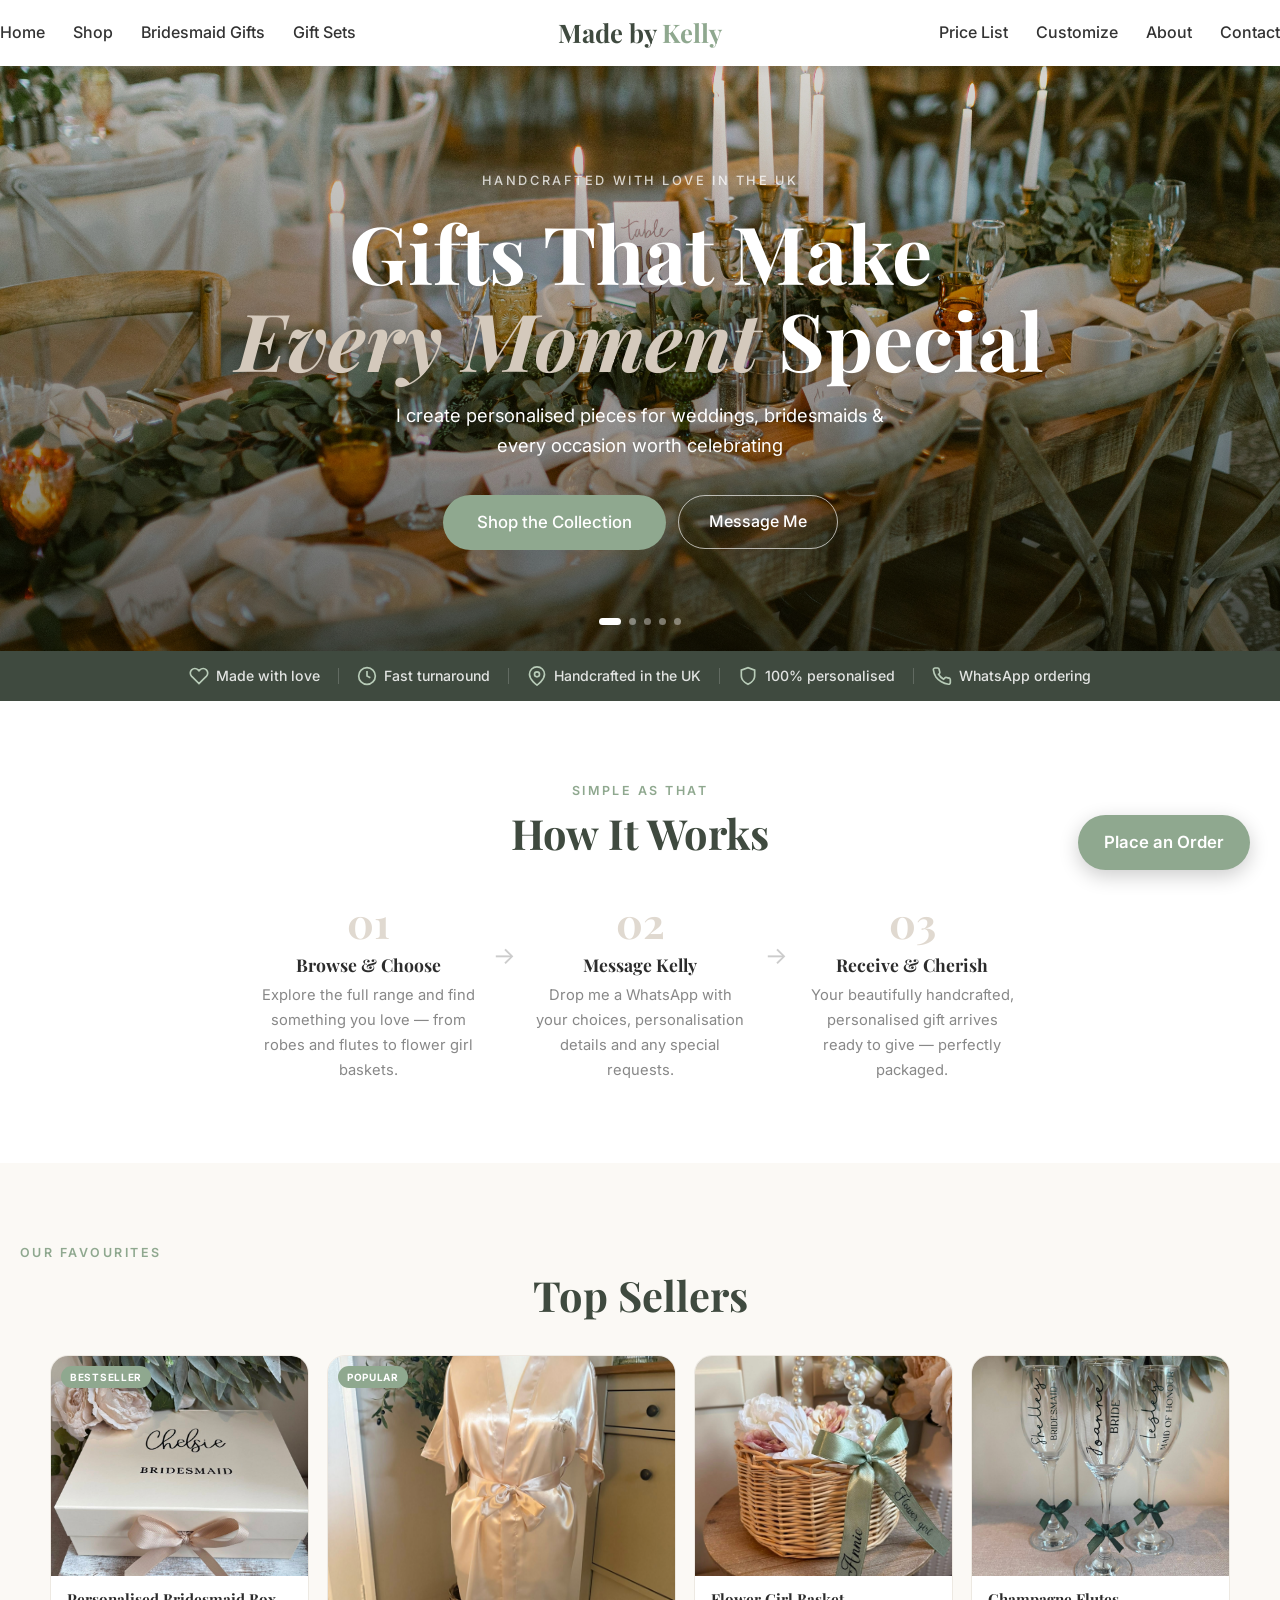
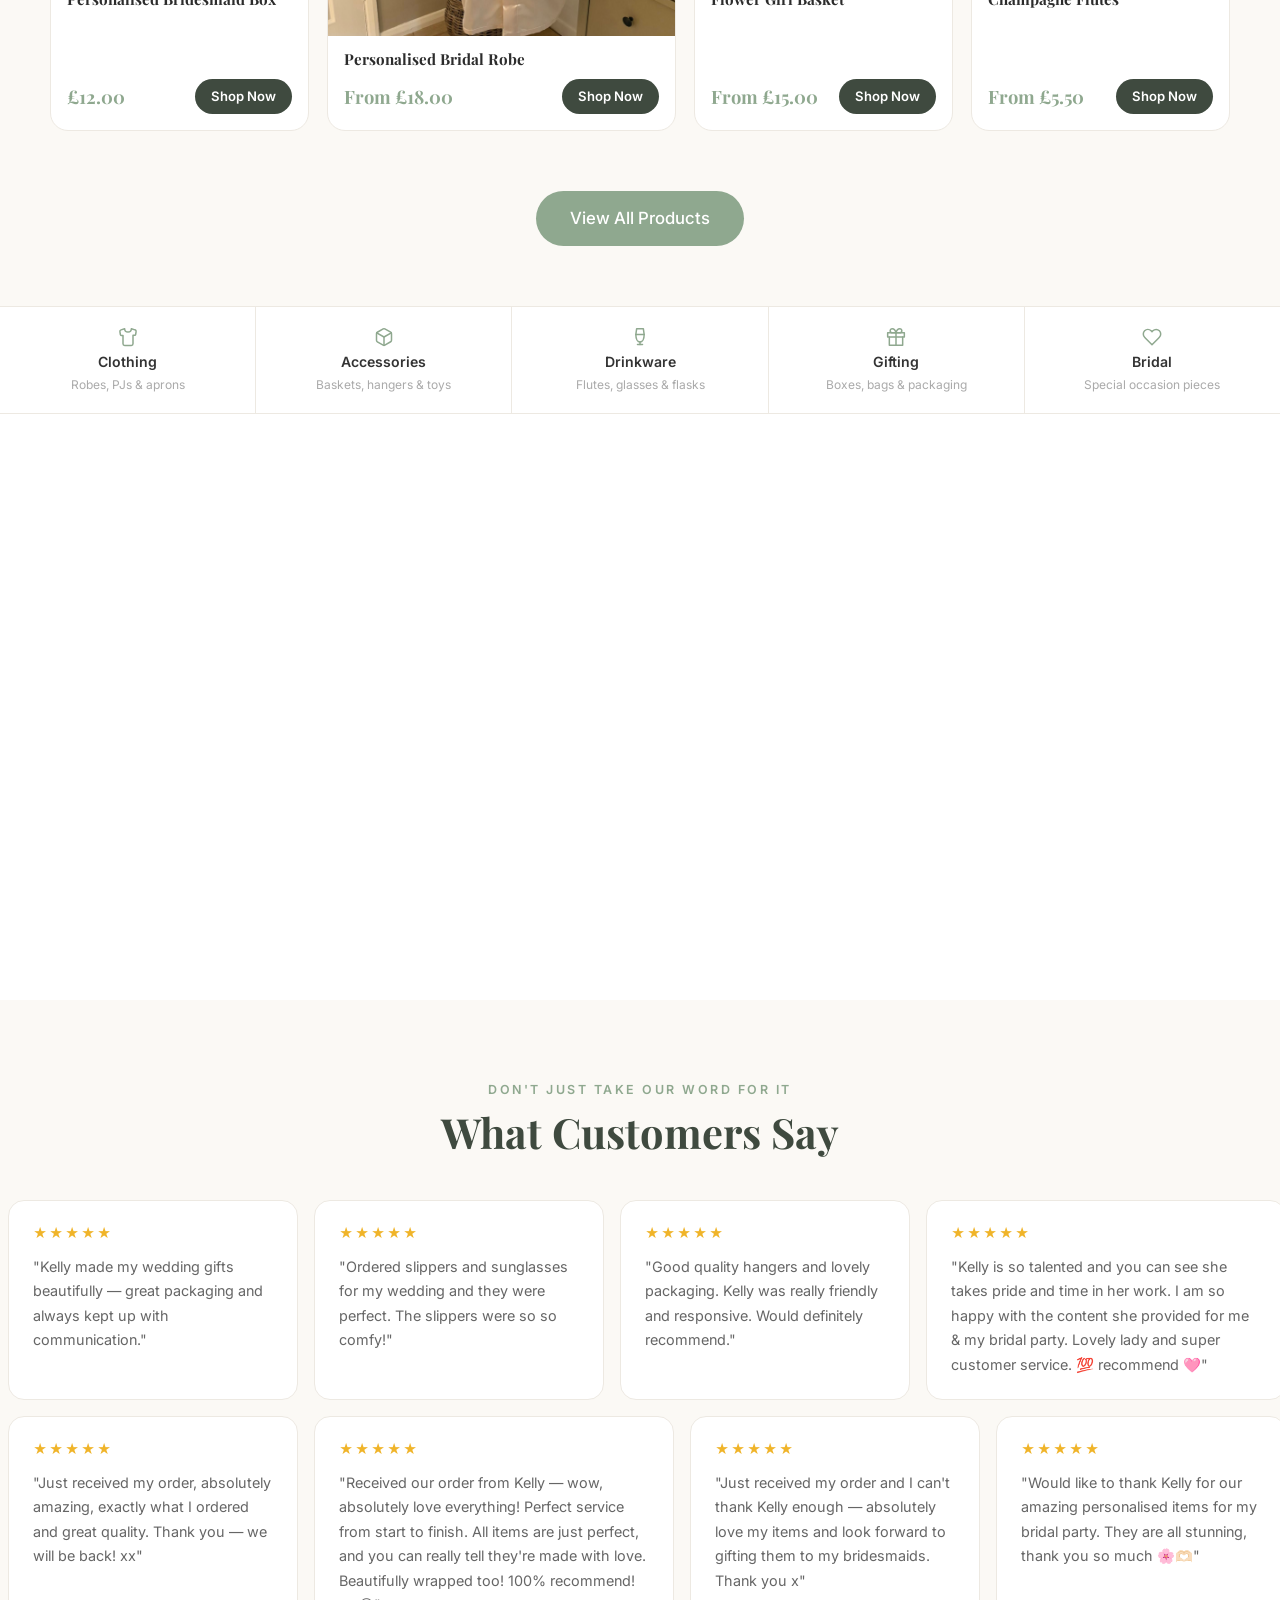
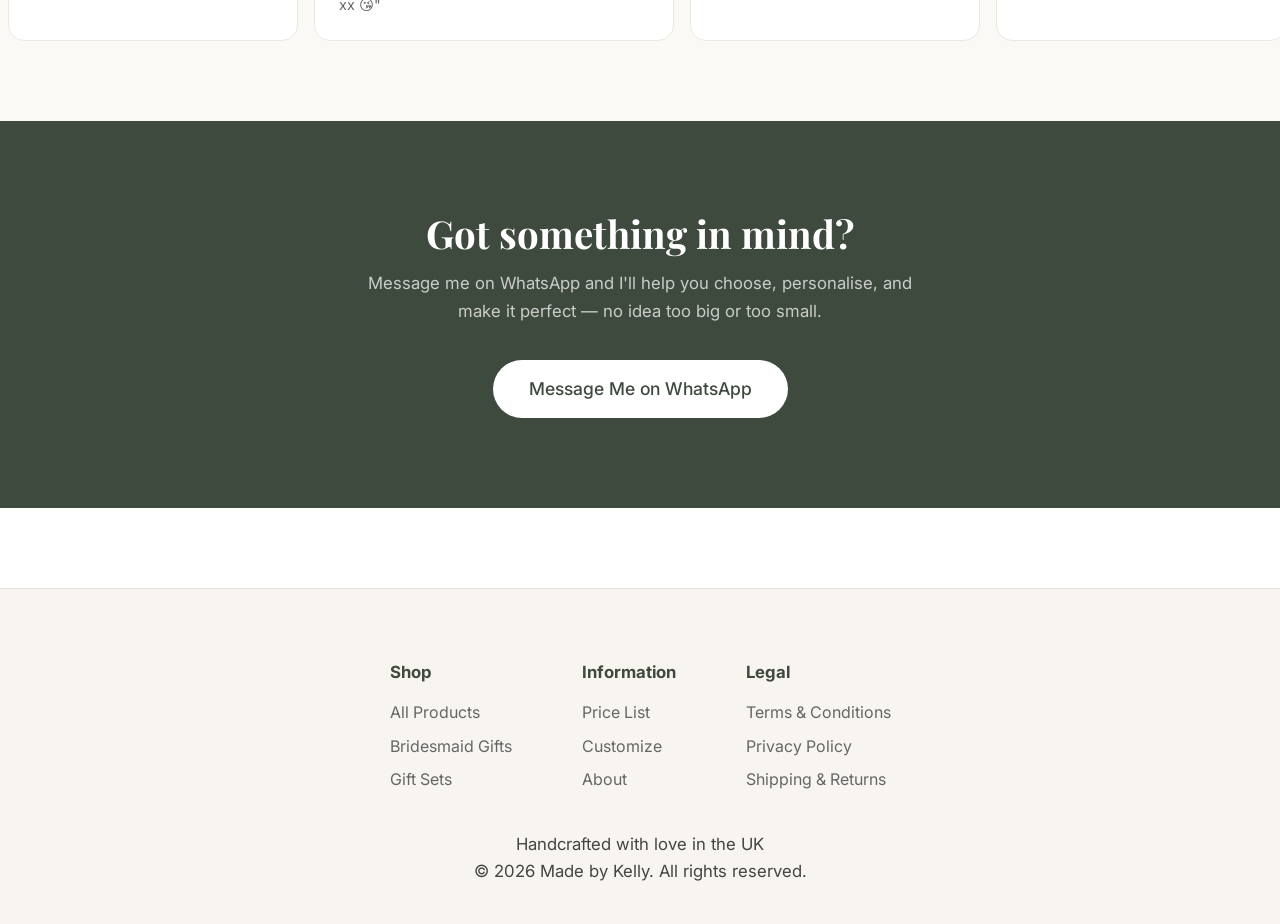
==== commit 9a3d50b1: "add privacy policy and homepage updates" ====
--- a/index.html
+++ b/index.html
@@ -126,7 +126,7 @@
                 <div class="step">
                     <div class="step-num">02</div>
                     <h3>Message Kelly</h3>
-                    <p>Drop her a WhatsApp with your choices, personalisation details and any special requests.</p>
+                    <p>Drop me a WhatsApp with your choices, personalisation details and any special requests.</p>
                 </div>
                 <div class="step-arrow">→</div>
                 <div class="step">
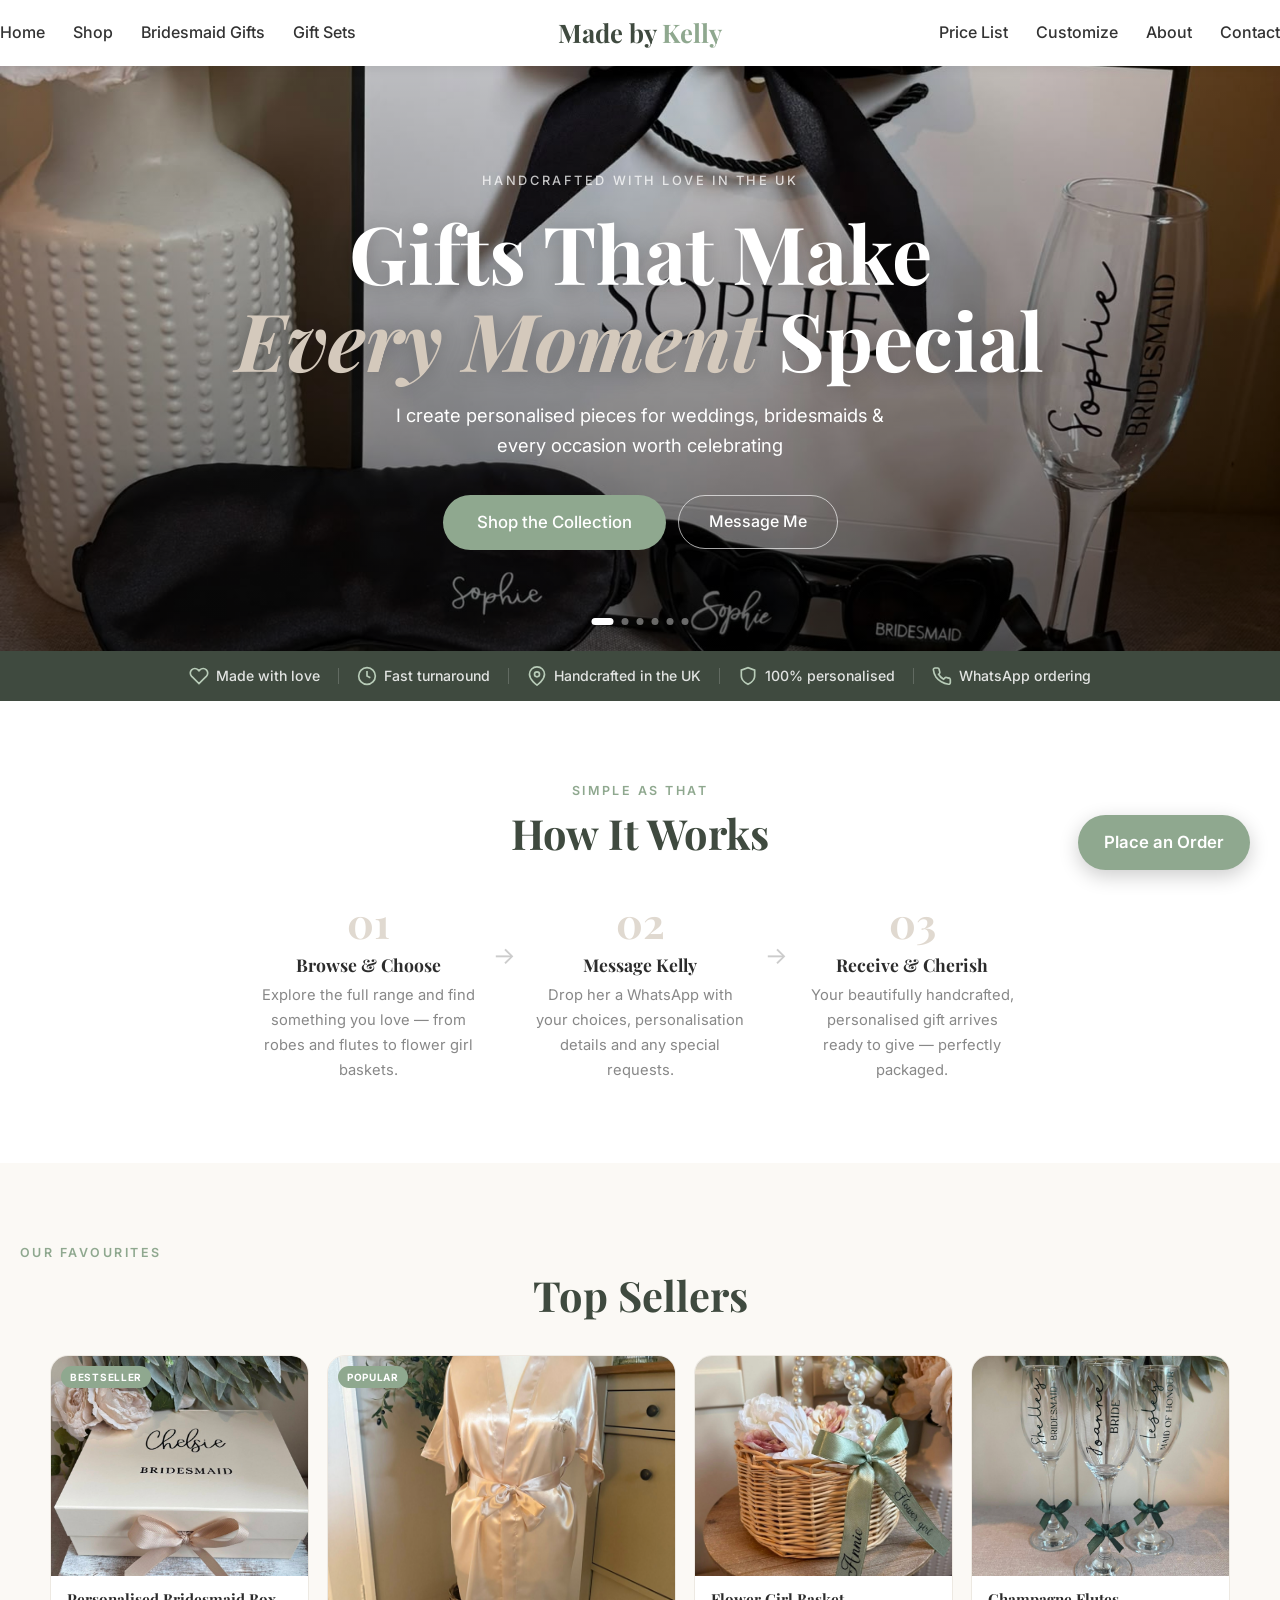
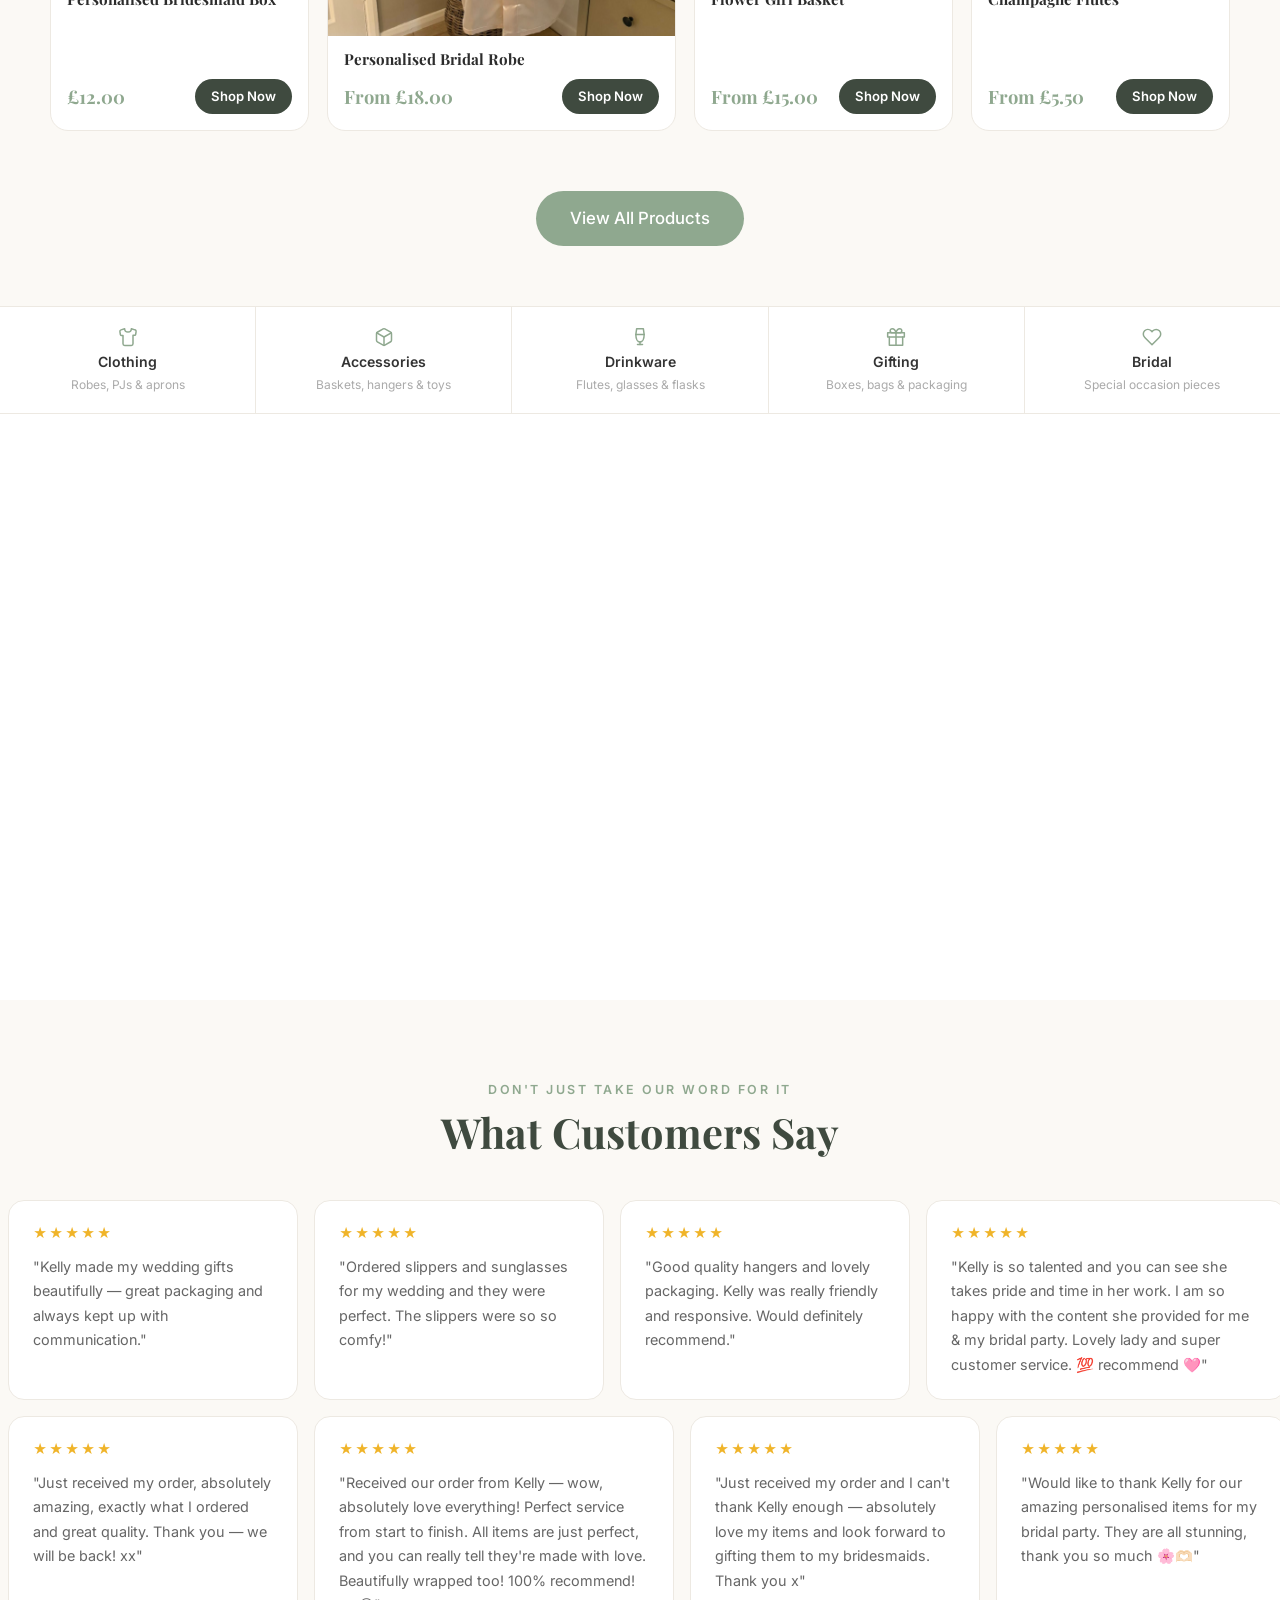
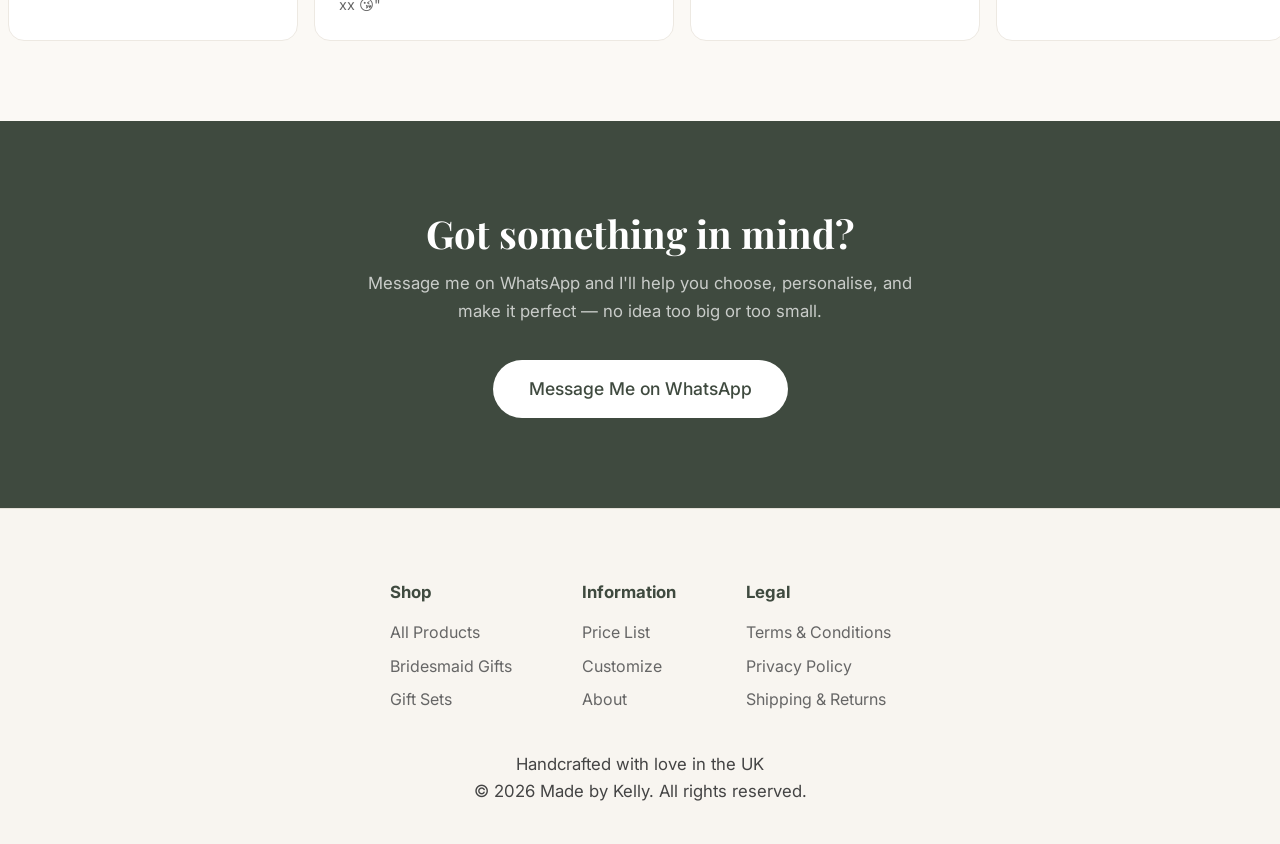
==== commit 7b8ce9cb: "shop images, swatches, coming soon placeholders, more colours links, dashboard v2 home page, greetin" ====
--- a/index.html
+++ b/index.html
@@ -55,11 +55,12 @@
     <!-- HERO -->
     <section class="hero">
         <div class="hero-slides">
-            <div class="hero-slide active" style="background-image: url('images/slideshow/jennifer-kalenberg-3nx3qOwSSLs-unsplash.jpg');"></div>
+            <div class="hero-slide active" style="background-image: url('images/slideshow/productcard/Bridesmaid-giftset.jpeg');"></div>
+            <div class="hero-slide" style="background-image: url('images/slideshow/productcard/robe pink.jpeg');"></div>
+            <div class="hero-slide" style="background-image: url('images/slideshow/productcard/flower girl set.jpeg');"></div>
+            <div class="hero-slide" style="background-image: url('images/slideshow/productcard/flower girl basket rose gold.jpeg');"></div>
+            <div class="hero-slide" style="background-image: url('images/slideshow/jennifer-kalenberg-3nx3qOwSSLs-unsplash.jpg');"></div>
             <div class="hero-slide" style="background-image: url('images/slideshow/jeremy-wong-weddings-464ps_nOflw-unsplash.jpg');"></div>
-            <div class="hero-slide" style="background-image: url('images/slideshow/photos-by-lanty-O38Id_cyV4M-unsplash.jpg');"></div>
-            <div class="hero-slide" style="background-image: url('images/slideshow/shayna-douglas-GV89QxUF4VI-unsplash.jpg');"></div>
-            <div class="hero-slide" style="background-image: url('images/slideshow/al-elmes-ULHxWq8reao-unsplash.jpg');"></div>
         </div>
         <div class="hero-overlay">
             <div class="hero-content">
@@ -78,6 +79,7 @@
             <button class="hero-dot" data-slide="2" aria-label="Slide 3"></button>
             <button class="hero-dot" data-slide="3" aria-label="Slide 4"></button>
             <button class="hero-dot" data-slide="4" aria-label="Slide 5"></button>
+            <button class="hero-dot" data-slide="5" aria-label="Slide 6"></button>
         </div>
     </section>
 
@@ -126,7 +128,7 @@
                 <div class="step">
                     <div class="step-num">02</div>
                     <h3>Message Kelly</h3>
-                    <p>Drop me a WhatsApp with your choices, personalisation details and any special requests.</p>
+                    <p>Drop her a WhatsApp with your choices, personalisation details and any special requests.</p>
                 </div>
                 <div class="step-arrow">→</div>
                 <div class="step">
--- a/css/components.css
+++ b/css/components.css
@@ -239,7 +239,7 @@
     background: #f8f5f0;
     color: #555;
     padding: 70px 0 40px;
-    margin-top: 80px;
+    margin-top: 0;
     border-top: 1px solid #e5e0d8;
 }
 
